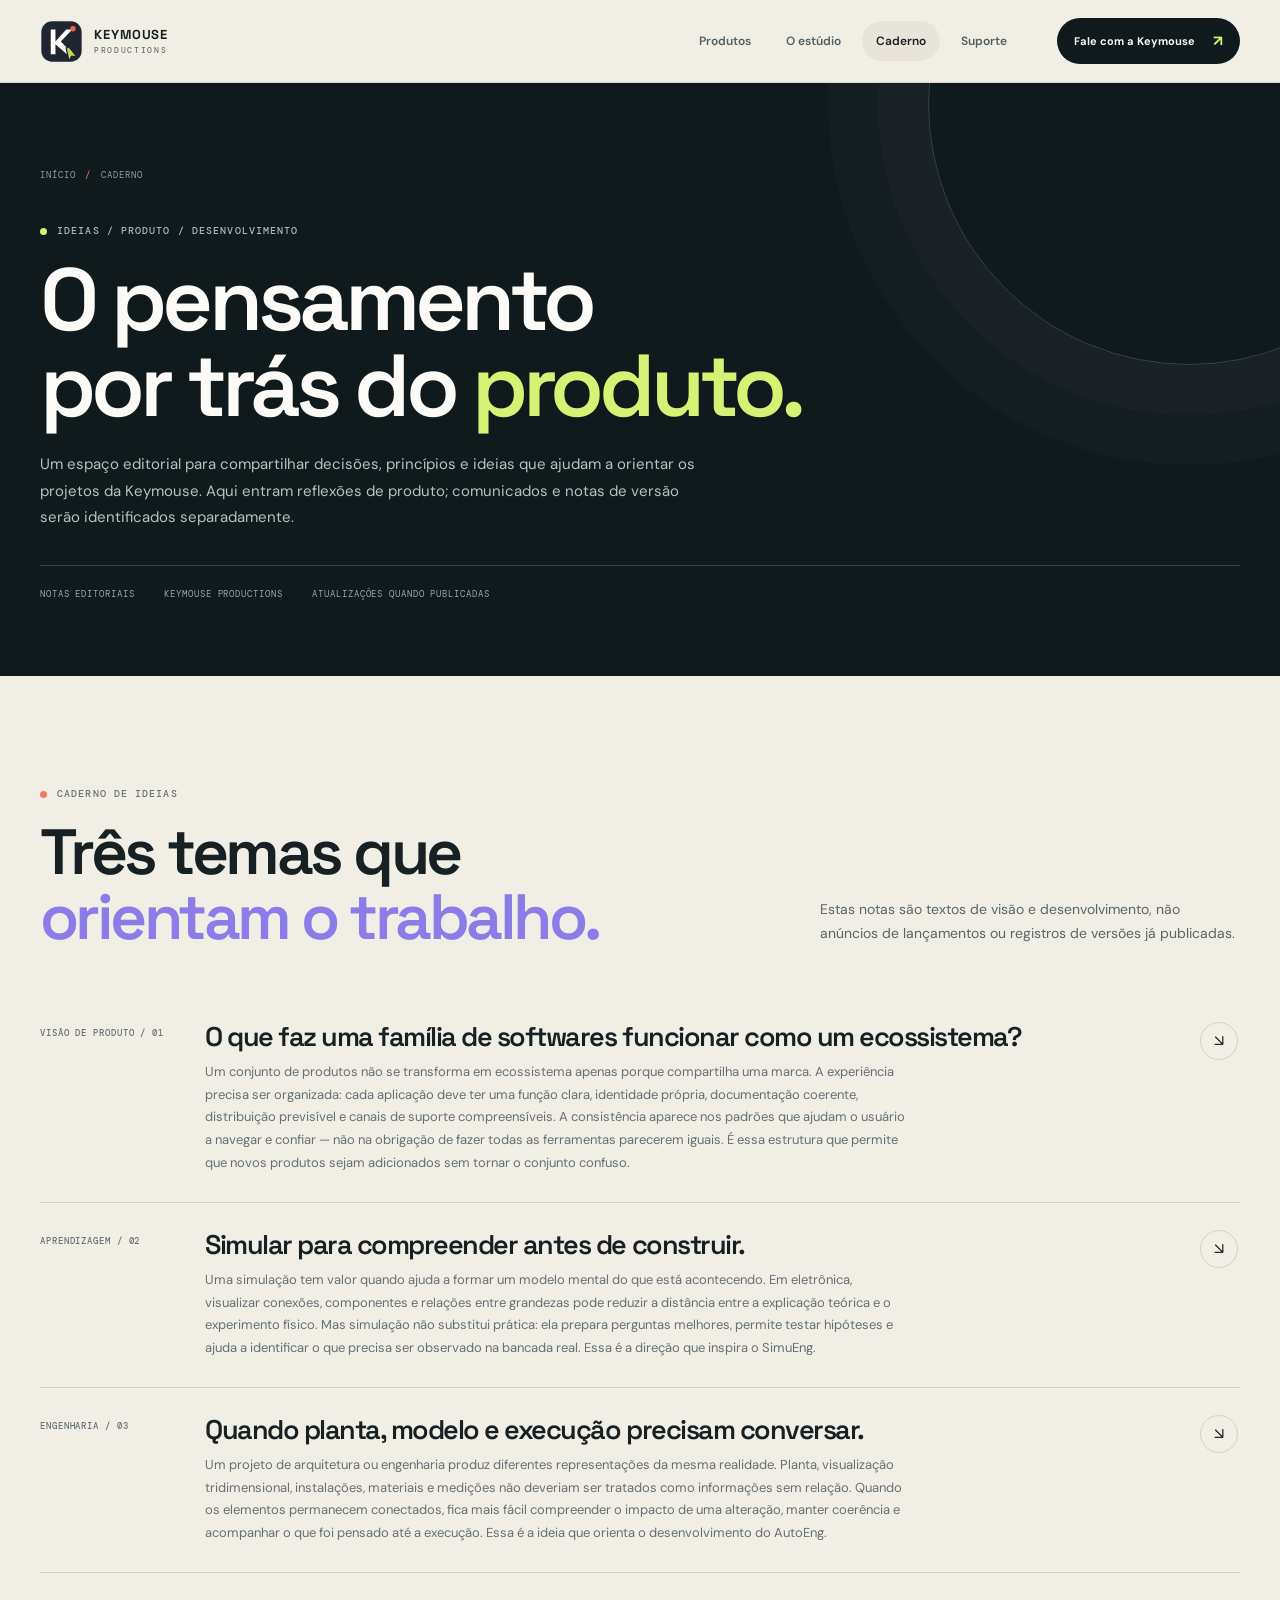
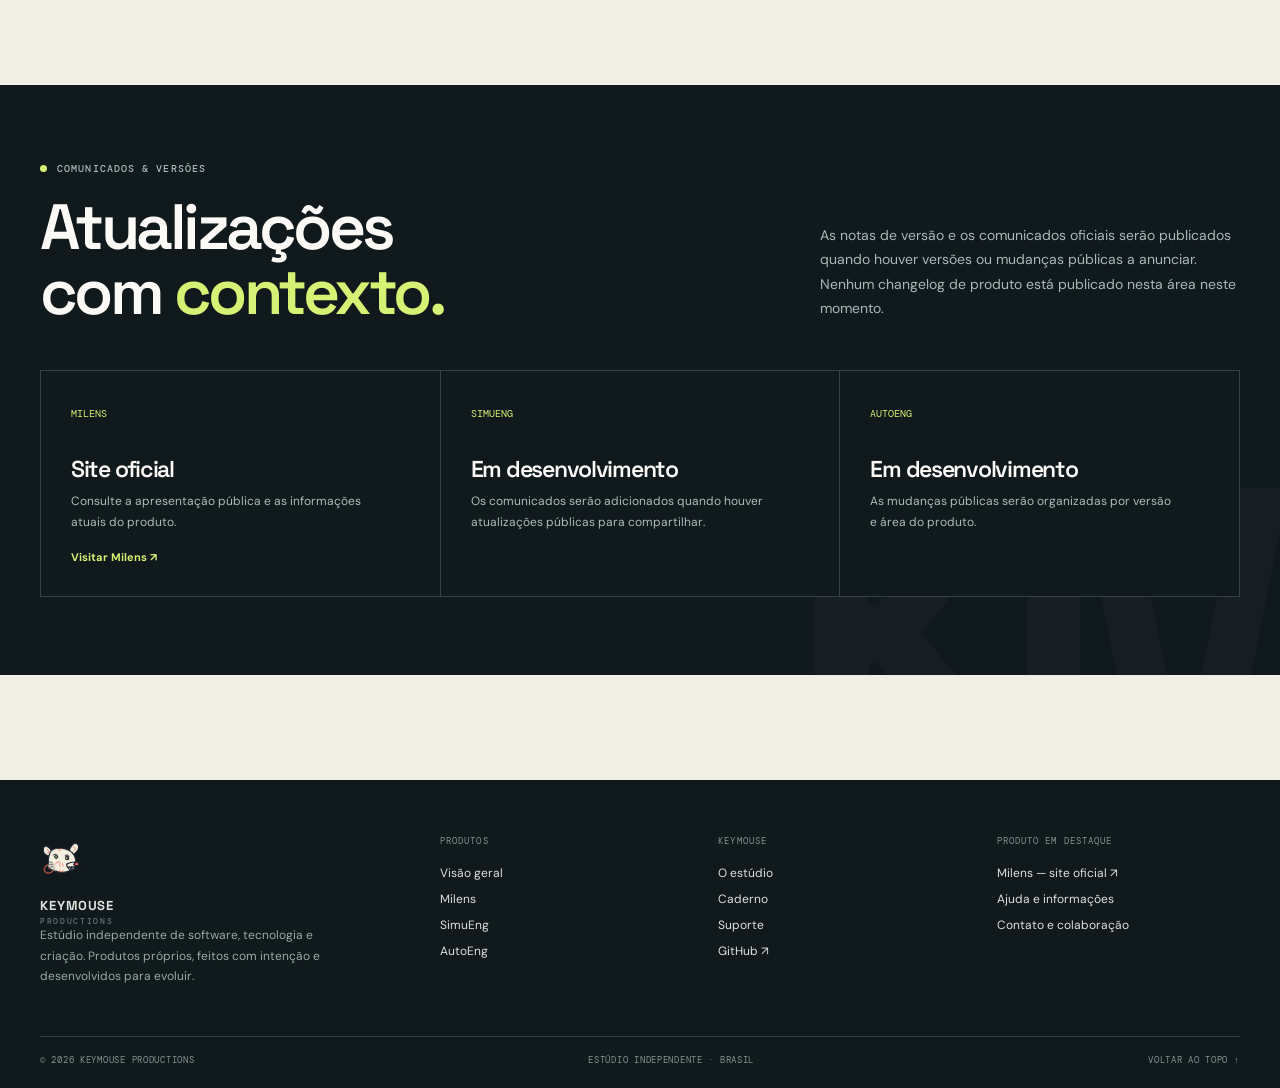
==== journal/index.html @ 6108c997 "Add Keymouse editorial journal" ====
<!doctype html><html lang="pt-BR"><head><meta charset="utf-8"><meta name="viewport" content="width=device-width, initial-scale=1"><meta name="theme-color" content="#10191c"><meta name="description" content="Reflexões e notas editoriais da Keymouse Productions sobre arquitetura de produtos, desenvolvimento de software, simulação e engenharia."><meta property="og:type" content="website"><meta property="og:site_name" content="Keymouse Productions"><meta property="og:title" content="Caderno — Keymouse Productions"><meta property="og:description" content="Reflexões e notas editoriais da Keymouse Productions sobre arquitetura de produtos, desenvolvimento de software, simulação e engenharia."><link rel="icon" href="/assets/mark.svg" type="image/svg+xml"><link rel="stylesheet" href="/assets/site.css?v=2"><script src="/assets/site.js?v=2" defer></script><title>Caderno — Keymouse Productions</title></head><body id="top"><header class="site-header"><div class="header-inner"><a class="brand" href="/" aria-label="Keymouse Productions — início"><img src="/assets/mark.svg" alt=""><span class="brand-word">KEYMOUSE<small>PRODUCTIONS</small></span></a><button class="menu-toggle" type="button" data-menu-toggle aria-expanded="false" aria-label="Abrir navegação"><i></i></button><nav class="main-nav" data-main-nav aria-label="Navegação principal"><a href="/products/">Produtos</a><a href="/studio/">O estúdio</a><a href="/journal/">Caderno</a><a href="/support/">Suporte</a></nav><a class="header-cta" href="/studio/#contact">Fale com a Keymouse <span>↗</span></a></div></header><main>
<section class="page-hero"><div class="page-hero-inner"><div class="breadcrumbs"><a href="/">INÍCIO</a><span>/</span> CADERNO</div><p class="eyebrow light">IDEIAS / PRODUTO / DESENVOLVIMENTO</p><h1>O pensamento<br>por trás do <em>produto.</em></h1><p class="lead">Um espaço editorial para compartilhar decisões, princípios e ideias que ajudam a orientar os projetos da Keymouse. Aqui entram reflexões de produto; comunicados e notas de versão serão identificados separadamente.</p><div class="page-hero-meta"><span>NOTAS EDITORIAIS</span><span>KEYMOUSE PRODUCTIONS</span><span>ATUALIZAÇÕES QUANDO PUBLICADAS</span></div></div></section>
<section class="section"><div class="wrap"><div class="section-head"><div><p class="eyebrow">CADERNO DE IDEIAS</p><h2>Três temas que<br><em>orientam o trabalho.</em></h2></div><p class="lead">Estas notas são textos de visão e desenvolvimento, não anúncios de lançamentos ou registros de versões já publicadas.</p></div>
<article class="journal-entry" id="ecosystem"><span class="micro">VISÃO DE PRODUTO / 01</span><div><h3>O que faz uma família de softwares funcionar como um ecossistema?</h3><p>Um conjunto de produtos não se transforma em ecossistema apenas porque compartilha uma marca. A experiência precisa ser organizada: cada aplicação deve ter uma função clara, identidade própria, documentação coerente, distribuição previsível e canais de suporte compreensíveis. A consistência aparece nos padrões que ajudam o usuário a navegar e confiar — não na obrigação de fazer todas as ferramentas parecerem iguais. É essa estrutura que permite que novos produtos sejam adicionados sem tornar o conjunto confuso.</p></div><span class="entry-arrow">↘</span></article>
<article class="journal-entry" id="simulation"><span class="micro">APRENDIZAGEM / 02</span><div><h3>Simular para compreender antes de construir.</h3><p>Uma simulação tem valor quando ajuda a formar um modelo mental do que está acontecendo. Em eletrônica, visualizar conexões, componentes e relações entre grandezas pode reduzir a distância entre a explicação teórica e o experimento físico. Mas simulação não substitui prática: ela prepara perguntas melhores, permite testar hipóteses e ajuda a identificar o que precisa ser observado na bancada real. Essa é a direção que inspira o SimuEng.</p></div><span class="entry-arrow">↘</span></article>
<article class="journal-entry" id="connected-project"><span class="micro">ENGENHARIA / 03</span><div><h3>Quando planta, modelo e execução precisam conversar.</h3><p>Um projeto de arquitetura ou engenharia produz diferentes representações da mesma realidade. Planta, visualização tridimensional, instalações, materiais e medições não deveriam ser tratados como informações sem relação. Quando os elementos permanecem conectados, fica mais fácil compreender o impacto de uma alteração, manter coerência e acompanhar o que foi pensado até a execução. Essa é a ideia que orienta o desenvolvimento do AutoEng.</p></div><span class="entry-arrow">↘</span></article></div></section>
<section class="section compact ecosystem"><div class="wrap"><div class="section-head"><div><p class="eyebrow light">COMUNICADOS & VERSÕES</p><h2>Atualizações<br>com <em>contexto.</em></h2></div><p class="lead">As notas de versão e os comunicados oficiais serão publicados quando houver versões ou mudanças públicas a anunciar. Nenhum changelog de produto está publicado nesta área neste momento.</p></div><div class="principle-grid"><article class="principle"><span class="principle-n">MILENS</span><h3>Site oficial</h3><p>Consulte a apresentação pública e as informações atuais do produto.</p><a href="https://milens.com.br/" target="_blank" rel="noopener noreferrer" style="display:inline-block;margin-top:18px;color:var(--lime);font-size:11px;font-weight:700">Visitar Milens ↗</a></article><article class="principle"><span class="principle-n">SIMUENG</span><h3>Em desenvolvimento</h3><p>Os comunicados serão adicionados quando houver atualizações públicas para compartilhar.</p></article><article class="principle"><span class="principle-n">AUTOENG</span><h3>Em desenvolvimento</h3><p>As mudanças públicas serão organizadas por versão e área do produto.</p></article></div></div></section></main><footer class="site-footer"><div class="footer-main"><div class="footer-about"><img src="/assets/keymouse-mascot.svg" alt="Mascote da Keymouse"><div class="brand-word">KEYMOUSE<small>PRODUCTIONS</small></div><p>Estúdio independente de software, tecnologia e criação. Produtos próprios, feitos com intenção e desenvolvidos para evoluir.</p></div><div class="footer-col"><strong>PRODUTOS</strong><a href="/products/">Visão geral</a><a href="/products/milens/">Milens</a><a href="/products/simueng/">SimuEng</a><a href="/products/autoeng/">AutoEng</a></div><div class="footer-col"><strong>KEYMOUSE</strong><a href="/studio/">O estúdio</a><a href="/journal/">Caderno</a><a href="/support/">Suporte</a><a href="https://github.com/JoaoManoP" target="_blank" rel="noopener noreferrer">GitHub ↗</a></div><div class="footer-col"><strong>PRODUTO EM DESTAQUE</strong><a href="https://milens.com.br/" target="_blank" rel="noopener noreferrer">Milens — site oficial ↗</a><a href="/support/">Ajuda e informações</a><a href="/studio/#contact">Contato e colaboração</a></div></div><div class="footer-bottom"><span>© 2026 KEYMOUSE PRODUCTIONS</span><span>ESTÚDIO INDEPENDENTE · BRASIL</span><a href="#top">VOLTAR AO TOPO ↑</a></div></footer></body></html>
---- assets/site.css ----
@import url('https://fonts.googleapis.com/css2?family=DM+Mono:wght@400;500&family=DM+Sans:wght@400;500;600;700&family=Space+Grotesk:wght@400;500;600;700&display=swap');
:root{--paper:#f1eee6;--paper-2:#e8e4da;--ink:#172124;--muted:#687477;--line:#d4d0c6;--dark:#10191c;--dark-2:#1c292d;--lime:#d5f274;--coral:#ef7963;--violet:#8c7ce7;--blue:#82b8d2;--mint:#9bd1b9;--yellow:#e9c96c;--white:#fbfaf6;--page:min(1240px,calc(100% - 80px));--radius:22px}
*{box-sizing:border-box}html{scroll-behavior:smooth;scroll-padding-top:100px}body{margin:0;background:var(--paper);color:var(--ink);font-family:'DM Sans',sans-serif;-webkit-font-smoothing:antialiased}body.menu-open{overflow:hidden}a{color:inherit;text-decoration:none}button{font:inherit}img{max-width:100%;display:block}::selection{background:var(--lime);color:var(--ink)}
.site-header{position:sticky;top:0;z-index:100;background:rgba(241,238,230,.94);backdrop-filter:blur(18px);border-bottom:1px solid rgba(23,33,36,.1)}.header-inner{width:var(--page);height:82px;margin:auto;display:flex;align-items:center;gap:36px}.brand{display:flex;align-items:center;gap:11px;flex-shrink:0}.brand img{width:43px;height:43px}.brand-word{font:700 13px/1 'Space Grotesk',sans-serif;letter-spacing:.07em}.brand-word small{display:block;margin-top:5px;font:500 8px/1 'DM Mono',monospace;letter-spacing:.21em;color:var(--muted)}.main-nav{display:flex;align-items:center;gap:7px;margin-left:auto}.main-nav a{padding:12px 14px;border-radius:999px;font-size:12px;font-weight:600;color:#526064;transition:.2s}.main-nav a:hover,.main-nav a[aria-current=page]{background:var(--paper-2);color:var(--ink)}.header-cta{display:flex;align-items:center;gap:18px;padding:13px 17px;background:var(--dark);color:var(--white);border-radius:999px;font-size:11px;font-weight:700}.header-cta span{color:var(--lime);font-size:15px}.menu-toggle{display:none;border:1px solid var(--line);background:transparent;border-radius:50%;width:42px;height:42px;align-items:center;justify-content:center;cursor:pointer}.menu-toggle i,.menu-toggle i:after{display:block;width:17px;height:1.5px;background:var(--ink);position:relative}.menu-toggle i:after{content:'';position:absolute;top:6px}
.wrap{width:var(--page);margin:0 auto}.eyebrow{display:flex;align-items:center;gap:10px;margin:0 0 20px;font:500 10px/1.2 'DM Mono',monospace;letter-spacing:.11em;text-transform:uppercase;color:var(--muted)}.eyebrow:before{content:'';width:7px;height:7px;border-radius:50%;background:var(--coral)}.eyebrow.light{color:#aab7b8}.eyebrow.light:before{background:var(--lime)}.eyebrow span{color:var(--coral)}h1,h2,h3,h4,p{margin-top:0}h1,h2,h3{font-family:'Space Grotesk',sans-serif;letter-spacing:-.055em}h1{font-size:clamp(54px,7.2vw,98px);line-height:.98;font-weight:600}h2{font-size:clamp(38px,5vw,64px);line-height:1.02;font-weight:600}h3{font-size:27px;line-height:1.08;font-weight:600}h1 em,h2 em{font-style:normal;color:var(--violet)}.lead{font-size:17px;line-height:1.75;color:#59676a;max-width:610px}.muted{color:var(--muted)}.micro{font:500 9px 'DM Mono',monospace;letter-spacing:.1em;text-transform:uppercase;color:var(--muted)}
.button{display:inline-flex;align-items:center;justify-content:center;gap:23px;min-height:52px;padding:0 21px;border-radius:999px;font-size:12px;font-weight:700;transition:transform .2s,background .2s}.button:hover{transform:translateY(-2px)}.button.dark{background:var(--dark);color:var(--white)}.button.dark b{color:var(--lime);font-size:17px}.button.lime{background:var(--lime);color:var(--dark)}.button.outline{border:1px solid var(--line);color:var(--ink)}.button.outline b{font-size:16px}
.home-hero{background:var(--dark);color:var(--white);min-height:650px;overflow:hidden;position:relative}.home-hero:before{content:'';position:absolute;inset:0;background-image:linear-gradient(rgba(255,255,255,.035) 1px,transparent 1px),linear-gradient(90deg,rgba(255,255,255,.035) 1px,transparent 1px);background-size:54px 54px;mask-image:linear-gradient(90deg,transparent,black 55%)}.hero-inner{width:var(--page);margin:auto;min-height:650px;display:grid;grid-template-columns:1fr 1fr;align-items:center;gap:5%;position:relative;z-index:1;padding:80px 0}.hero-copy{max-width:650px}.home-hero h1{margin:0 0 25px;max-width:740px}.home-hero h1 em{color:var(--lime)}.home-hero .lead{color:#b4c0c0;font-size:16px;max-width:500px}.hero-actions{display:flex;gap:12px;flex-wrap:wrap;margin-top:30px}.hero-actions .button.outline{color:#eef1e8;border-color:#526063}.hero-art{min-height:430px;position:relative;display:flex;align-items:center;justify-content:center}.art-grid{position:absolute;width:390px;height:390px;border:1px solid #314044;border-radius:50%;box-shadow:0 0 0 35px rgba(255,255,255,.018),0 0 0 75px rgba(255,255,255,.015)}.art-screen{position:relative;width:min(100%,520px);padding:11px;background:#263438;border:1px solid #536164;border-radius:17px;box-shadow:0 30px 70px rgba(0,0,0,.32);transform:rotate(-4deg)}.art-screen-top{height:25px;display:flex;justify-content:space-between;align-items:flex-start;padding:0 5px;color:#aebbbb;font:8px 'DM Mono',monospace;letter-spacing:.1em}.art-screen img{width:100%;aspect-ratio:1.52;object-fit:cover;border-radius:8px;background:#141c1f}.art-screen-foot{display:flex;justify-content:space-between;padding:12px 4px 2px;font:9px 'DM Mono',monospace;color:#dce4d8}.art-screen-foot b{color:var(--lime);font-weight:500}.hero-mascot{position:absolute;width:146px;height:146px;right:-4px;bottom:5px;background:var(--lime);border:7px solid var(--dark);border-radius:50%;display:grid;place-items:center;transform:rotate(9deg)}.hero-mascot img{width:130px;height:115px;object-fit:contain}.art-label{position:absolute;left:-2px;bottom:35px;transform:rotate(-7deg);background:var(--coral);color:var(--dark);padding:11px 14px;font:700 10px 'DM Mono',monospace;letter-spacing:.1em}.hero-index{position:absolute;right:0;top:10px;color:#91a0a0;font:9px 'DM Mono',monospace;writing-mode:vertical-rl;letter-spacing:.16em}
.signal-strip{background:var(--lime);padding:22px 0}.signal-inner{width:var(--page);margin:auto;display:flex;align-items:center;justify-content:space-between;gap:30px}.signal-inner p{margin:0;max-width:850px;font:500 clamp(15px,1.9vw,23px)/1.35 'Space Grotesk',sans-serif;letter-spacing:-.03em}.signal-inner p strong{font-weight:700}.signal-code{font:500 9px 'DM Mono',monospace;letter-spacing:.12em;white-space:nowrap}
.section{padding:112px 0}.section.compact{padding:78px 0}.section-head{display:flex;justify-content:space-between;align-items:end;gap:40px;margin-bottom:44px}.section-head h2{margin:0}.section-head .lead{max-width:420px;font-size:14px;margin:0 0 5px}.section-index{font:500 10px 'DM Mono',monospace;color:var(--muted);letter-spacing:.1em}
.product-grid{display:grid;grid-template-columns:1.22fr 1fr 1fr;gap:17px}.product-card{background:var(--white);border:1px solid #e1ddd3;border-radius:18px;overflow:hidden;display:flex;flex-direction:column;min-width:0;transition:transform .25s,box-shadow .25s}.product-card:hover{transform:translateY(-5px);box-shadow:0 18px 42px rgba(20,32,34,.09)}.product-card.featured{background:#e4e5dc}.product-card-media{height:245px;position:relative;overflow:hidden;background:#202c30}.product-card.featured .product-card-media{height:280px}.product-card-media img{width:100%;height:100%;object-fit:cover;transition:transform .5s}.product-card:hover .product-card-media img{transform:scale(1.035)}.product-card-media .media-label{position:absolute;left:17px;top:16px;background:rgba(14,23,25,.82);color:#fff;padding:8px 10px;border-radius:4px;font:8px 'DM Mono',monospace;letter-spacing:.1em}.product-card-media .media-number{position:absolute;right:18px;bottom:12px;color:rgba(255,255,255,.75);font:500 72px/.8 'Space Grotesk',sans-serif;letter-spacing:-.09em}.media-simu{background:linear-gradient(135deg,#263c43,#17262b)}.media-simu:before,.media-simu:after{content:'';position:absolute;border:1px solid rgba(210,242,116,.5);width:220px;height:220px;border-radius:50%;left:50%;top:50%;transform:translate(-50%,-50%)}.media-simu:after{width:145px;height:145px;border-color:rgba(130,184,210,.7)}.media-auto{background:linear-gradient(135deg,#263d43,#647b76)}.product-card-body{padding:24px;display:flex;flex-direction:column;flex:1}.product-card-top{display:flex;justify-content:space-between;gap:10px;font:8px 'DM Mono',monospace;letter-spacing:.1em;text-transform:uppercase;color:var(--muted)}.status{display:inline-flex;align-items:center;gap:6px;white-space:nowrap}.status:before{content:'';width:6px;height:6px;border-radius:50%;background:var(--coral)}.status.live:before{background:#62a98d}.status.dev:before{background:#c6a348}.product-card h3{font-size:34px;margin:18px 0 8px}.product-card p{font-size:13px;line-height:1.7;color:#647174;margin:0 0 19px}.tag-list{display:flex;flex-wrap:wrap;gap:6px;margin:auto 0 22px}.tag-list span{border:1px solid #dcd9d0;border-radius:999px;padding:6px 9px;font:8px 'DM Mono',monospace;color:#5e696b}.card-link{display:flex;justify-content:space-between;align-items:center;padding-top:15px;border-top:1px solid #ddd9cf;font-size:11px;font-weight:700}.card-link b{font-size:17px;color:#7d8c59}
.ecosystem{background:var(--dark);color:var(--white);position:relative;overflow:hidden}.ecosystem:after{content:'KM';position:absolute;right:-3vw;bottom:-130px;font:700 420px/.8 'Space Grotesk',sans-serif;letter-spacing:-.12em;color:rgba(255,255,255,.025)}.ecosystem .section-head{position:relative;z-index:1}.ecosystem .section-head .lead{color:#aab7b8}.ecosystem h2 em{color:var(--lime)}.principle-grid{display:grid;grid-template-columns:repeat(3,1fr);gap:1px;background:#344247;border:1px solid #344247;position:relative;z-index:1}.principle{background:var(--dark);padding:30px;min-height:220px}.principle .principle-n{font:10px 'DM Mono',monospace;color:var(--lime)}.principle h3{margin:35px 0 10px;font-size:23px}.principle p{font-size:12px;line-height:1.7;color:#aebabb;max-width:310px;margin:0}
.feature-band{display:grid;grid-template-columns:.85fr 1.15fr;gap:55px;align-items:center}.feature-copy h2{margin:0 0 20px}.feature-copy p{font-size:14px;line-height:1.8;color:#647174;max-width:480px}.feature-points{display:grid;grid-template-columns:1fr 1fr;gap:12px;margin:27px 0}.feature-points div{border-top:1px solid var(--line);padding-top:12px;font:10px 'DM Mono',monospace;color:#465456}.feature-points b{display:block;font:600 17px 'Space Grotesk',sans-serif;margin-bottom:5px}.feature-media{position:relative;background:#d9d9cf;padding:20px;border-radius:20px}.feature-media img{width:100%;border-radius:10px;box-shadow:0 15px 35px #17212425}.feature-media .floating-label{position:absolute;left:-20px;bottom:35px;background:var(--lime);padding:14px 17px;font:9px 'DM Mono',monospace;letter-spacing:.1em;box-shadow:0 8px 25px #1721241c}
.studio-teaser{background:#e4e0d6;display:grid;grid-template-columns:1fr .8fr;gap:60px;align-items:center;padding:55px;border-radius:24px;position:relative;overflow:hidden}.studio-teaser h2{margin:0 0 17px}.studio-teaser p{color:#59676a;font-size:14px;line-height:1.8;max-width:550px}.studio-teaser-art{min-height:260px;display:grid;place-items:center;position:relative}.studio-teaser-art:before{content:'';width:250px;height:250px;border:1px solid #b8b6a9;border-radius:50%;position:absolute;box-shadow:0 0 0 25px #d8d5c9,0 0 0 26px #bbb9ae}.studio-teaser-art img{width:260px;height:230px;object-fit:contain;z-index:1}.studio-teaser-art span{position:absolute;right:0;bottom:14px;font:9px 'DM Mono',monospace;color:#7b8582}
.journal-grid{display:grid;grid-template-columns:repeat(3,1fr);gap:16px}.journal-card{padding:25px;border:1px solid var(--line);border-radius:16px;min-height:235px;display:flex;flex-direction:column;transition:.2s}.journal-card:hover{background:var(--white);transform:translateY(-3px)}.journal-card .journal-type{font:9px 'DM Mono',monospace;letter-spacing:.1em;color:var(--muted)}.journal-card h3{font-size:24px;margin:34px 0 12px}.journal-card p{font-size:12px;line-height:1.7;color:#677477}.journal-card a{margin-top:auto;font-size:11px;font-weight:700}.journal-card a b{color:#869a56;font-size:16px;margin-left:7px}
.contact-panel{background:var(--coral);padding:54px 60px;border-radius:22px;display:flex;justify-content:space-between;align-items:center;gap:35px}.contact-panel h2{font-size:clamp(36px,4.5vw,57px);margin:0}.contact-panel h2 em{color:var(--dark)}.contact-panel p{margin:0 0 12px;font:10px 'DM Mono',monospace;letter-spacing:.1em}.contact-panel .button{background:var(--dark);color:#fff;flex-shrink:0}.contact-panel .button b{color:var(--lime)}
.site-footer{background:var(--dark);color:#dce3dc;margin-top:105px}.footer-main{width:var(--page);margin:auto;padding:55px 0 38px;display:grid;grid-template-columns:1.5fr 1fr 1fr 1fr;gap:35px}.footer-about img{width:46px;height:46px;margin-bottom:18px}.footer-about p{max-width:280px;color:#9aa8a7;font-size:12px;line-height:1.7}.footer-col strong{display:block;color:#849292;font:9px 'DM Mono',monospace;letter-spacing:.12em;margin-bottom:18px}.footer-col a{display:block;font-size:12px;color:#dce3dc;margin:10px 0}.footer-col a:hover{color:var(--lime)}.footer-bottom{width:var(--page);margin:auto;border-top:1px solid #314044;padding:17px 0 22px;display:flex;justify-content:space-between;gap:20px;color:#849292;font:9px 'DM Mono',monospace;letter-spacing:.08em}
.page-hero{padding:86px 0 76px;background:var(--dark);color:var(--white);position:relative;overflow:hidden}.page-hero:after{content:'';position:absolute;width:520px;height:520px;border:1px solid #344448;border-radius:50%;right:-170px;top:-240px;box-shadow:0 0 0 50px #ffffff05,0 0 0 100px #ffffff04}.page-hero-inner{width:var(--page);margin:auto;position:relative;z-index:1}.breadcrumbs{display:flex;gap:10px;align-items:center;margin-bottom:44px;font:9px 'DM Mono',monospace;letter-spacing:.1em;color:#8f9d9e;text-transform:uppercase}.breadcrumbs a:hover{color:var(--lime)}.breadcrumbs span{color:var(--coral)}.page-hero h1{max-width:900px;font-size:clamp(50px,7vw,88px);margin:0 0 22px}.page-hero h1 em{color:var(--lime)}.page-hero .lead{color:#b7c2c0;max-width:670px;font-size:15px}.page-hero-meta{display:flex;gap:30px;flex-wrap:wrap;margin-top:35px;padding-top:22px;border-top:1px solid #354448;font:9px 'DM Mono',monospace;color:#9ba9a8;letter-spacing:.1em}
.catalog-tools{display:flex;align-items:center;justify-content:space-between;gap:20px;margin-bottom:25px}.catalog-filters{display:flex;gap:7px;flex-wrap:wrap}.filter-button{border:1px solid var(--line);border-radius:999px;background:transparent;padding:10px 15px;font-size:10px;color:#546164;cursor:pointer}.filter-button[aria-pressed=true]{background:var(--dark);border-color:var(--dark);color:#fff}.catalog-grid{display:grid;grid-template-columns:repeat(2,minmax(0,1fr));gap:18px}.catalog-grid .product-card-media{height:300px}.catalog-grid .product-card-body{padding:28px}.catalog-grid .product-card h3{font-size:39px}.catalog-grid .product-card p{max-width:540px;font-size:14px}.catalog-empty{padding:30px;border:1px dashed var(--line);border-radius:14px;color:var(--muted);font-size:13px}
.product-hero{padding:72px 0 80px;overflow:hidden}.product-hero-inner{width:var(--page);margin:auto;display:grid;grid-template-columns:.95fr 1.05fr;align-items:center;gap:55px}.product-hero h1{font-size:clamp(54px,7vw,90px);margin:0 0 20px}.product-hero .lead{font-size:15px}.product-kicker{font:10px 'DM Mono',monospace;letter-spacing:.13em;text-transform:uppercase;color:var(--muted);margin-bottom:20px}.product-hero-art{position:relative;min-height:390px;display:flex;align-items:center;justify-content:center}.product-hero-art img{width:100%;max-height:390px;object-fit:contain;border-radius:13px;box-shadow:0 22px 50px #17212427;z-index:1}.product-hero-art:before{content:'';position:absolute;width:350px;height:350px;border-radius:50%;background:var(--lime);opacity:.7;right:5%;top:0}.theme-milens .product-hero-art:before{background:#c6b8f0}.theme-simueng .product-hero-art:before{background:#a4cdd4}.theme-autoeng .product-hero-art:before{background:#b3d3c4}.product-hero-art .art-caption{position:absolute;bottom:-18px;left:12%;z-index:2;background:var(--dark);color:#fff;padding:13px 16px;font:9px 'DM Mono',monospace;letter-spacing:.1em}
.product-subnav{border-top:1px solid var(--line);border-bottom:1px solid var(--line);background:#ebe8df}.product-subnav-inner{width:var(--page);margin:auto;display:flex;gap:28px;overflow:auto;padding:15px 0}.product-subnav a{font:9px 'DM Mono',monospace;color:#596669;text-transform:uppercase;letter-spacing:.08em;white-space:nowrap}.product-subnav a:hover{color:var(--ink)}
.feature-list{display:grid;grid-template-columns:repeat(3,1fr);gap:15px}.feature-card{padding:24px;border-top:2px solid var(--ink);background:#e9e6dd;min-height:205px}.feature-card .feature-no{font:9px 'DM Mono',monospace;color:#869196}.feature-card h3{font-size:22px;margin:29px 0 9px}.feature-card p{font-size:12px;line-height:1.7;color:#657174;margin:0}
.product-showcase{display:grid;grid-template-columns:1fr 1fr;gap:18px}.showcase-item{background:#e5e1d8;padding:14px;border-radius:15px}.showcase-item img{width:100%;aspect-ratio:1.6;object-fit:cover;border-radius:8px}.showcase-item strong{display:block;margin:15px 4px 5px;font:600 15px 'Space Grotesk',sans-serif}.showcase-item span{display:block;margin:0 4px 3px;font:9px 'DM Mono',monospace;color:var(--muted);letter-spacing:.08em}
.product-note{background:var(--dark);color:#fff;border-radius:18px;padding:35px;display:grid;grid-template-columns:1fr 1.1fr;gap:40px}.product-note h2{font-size:36px;margin:0}.product-note h2 em{color:var(--lime)}.product-note p{font-size:13px;line-height:1.8;color:#aebaba;margin:0}
.status-panel{border:1px solid var(--line);border-radius:16px;padding:24px;display:flex;align-items:center;justify-content:space-between;gap:25px;background:#f5f2eb}.status-panel h3{margin:0 0 8px;font-size:22px}.status-panel p{margin:0;color:#687477;font-size:12px;line-height:1.65}.status-pill{background:#e8e2cf;color:#796326;padding:9px 12px;border-radius:999px;font:9px 'DM Mono',monospace;white-space:nowrap}
.studio-hero{background:var(--dark);color:#fff;padding:80px 0}.studio-hero-inner{width:var(--page);margin:auto;display:grid;grid-template-columns:1.1fr .9fr;gap:70px;align-items:center}.studio-hero h1{font-size:clamp(54px,7vw,88px);margin:0 0 23px}.studio-hero h1 em{color:var(--lime)}.studio-hero p{color:#b0bebd;font-size:15px;line-height:1.8;max-width:610px}.studio-hero-art{min-height:350px;display:grid;place-items:center;position:relative}.studio-hero-art:before{content:'';width:290px;height:290px;border:1px solid #49595b;border-radius:50%;box-shadow:0 0 0 35px #ffffff08,0 0 0 70px #ffffff04}.studio-hero-art img{position:absolute;width:310px;height:290px;object-fit:contain}.studio-hero-art span{position:absolute;right:0;bottom:10px;background:var(--lime);color:var(--dark);padding:12px;font:9px 'DM Mono',monospace;transform:rotate(-4deg)}
.capability-grid{display:grid;grid-template-columns:repeat(4,1fr);gap:12px}.capability{padding:23px;background:var(--white);border:1px solid #e0dcd2;border-radius:13px;min-height:170px}.capability b{font:500 10px 'DM Mono',monospace;color:#82905b}.capability h3{font-size:20px;margin:31px 0 8px}.capability p{font-size:11px;color:#697679;line-height:1.65;margin:0}
.timeline{display:grid;grid-template-columns:repeat(4,1fr);border-top:1px solid var(--line)}.timeline-step{padding:23px 18px 10px 0;position:relative}.timeline-step:before{content:'';position:absolute;top:-5px;left:0;width:9px;height:9px;border-radius:50%;background:var(--coral);border:2px solid var(--paper)}.timeline-step .micro{display:block;margin:10px 0 20px}.timeline-step h3{font-size:23px;margin:0 0 10px}.timeline-step p{font-size:11px;line-height:1.7;color:#697679;max-width:230px}
.journal-list{display:grid;grid-template-columns:1fr;gap:13px}.journal-entry{display:grid;grid-template-columns:140px 1fr 40px;gap:25px;align-items:start;padding:27px 0;border-bottom:1px solid var(--line)}.journal-entry .micro{padding-top:5px}.journal-entry h3{font-size:27px;margin:0 0 10px}.journal-entry p{font-size:13px;line-height:1.75;color:#657174;max-width:700px;margin:0}.journal-entry .entry-arrow{width:38px;height:38px;border:1px solid var(--line);border-radius:50%;display:grid;place-items:center;font-size:16px}
.support-grid{display:grid;grid-template-columns:repeat(3,1fr);gap:14px}.support-card{background:var(--white);border:1px solid #e1ddd3;border-radius:15px;padding:25px;min-height:230px;display:flex;flex-direction:column}.support-card .micro{margin-bottom:23px}.support-card h3{font-size:24px;margin-bottom:10px}.support-card p{font-size:12px;line-height:1.7;color:#687477}.support-card a{margin-top:auto;padding-top:15px;border-top:1px solid var(--line);font-size:11px;font-weight:700}.faq-list{max-width:900px}.faq-item{border-top:1px solid var(--line)}.faq-item:last-child{border-bottom:1px solid var(--line)}.faq-question{width:100%;display:flex;align-items:center;justify-content:space-between;gap:25px;padding:21px 0;border:0;background:none;text-align:left;font:600 17px 'Space Grotesk',sans-serif;cursor:pointer}.faq-question b{font:400 22px 'DM Sans',sans-serif;transition:transform .2s}.faq-question[aria-expanded=true] b{transform:rotate(45deg)}.faq-answer{display:none;padding:0 50px 22px 0;color:#667477;font-size:13px;line-height:1.75;max-width:780px}.faq-question[aria-expanded=true]+.faq-answer{display:block}
.not-found{min-height:60vh;display:grid;place-items:center;text-align:center;padding:60px 20px}.not-found h1{font-size:clamp(80px,15vw,150px);margin:0;color:var(--violet)}.not-found p{color:var(--muted);font-size:14px}
@media(max-width:950px){:root{--page:calc(100% - 48px)}.header-inner{gap:16px}.main-nav a{padding:10px 9px;font-size:11px}.header-cta{padding:12px 14px;font-size:10px}.hero-inner{grid-template-columns:1fr 1fr;gap:25px}.hero-art{min-height:360px}.art-grid{width:280px;height:280px}.product-grid{grid-template-columns:1fr 1fr}.product-card.featured{grid-column:span 2}.product-card.featured .product-card-media{height:330px}.feature-band{gap:30px}.capability-grid{grid-template-columns:repeat(2,1fr)}}
@media(max-width:700px){:root{--page:calc(100% - 34px)}html{scroll-padding-top:78px}.header-inner{height:70px;gap:10px}.brand img{width:38px;height:38px}.brand-word{font-size:11px}.brand-word small{font-size:7px}.menu-toggle{display:flex;margin-left:auto}.main-nav{display:none;position:fixed;top:70px;left:0;right:0;padding:14px 17px 22px;background:var(--paper);border-bottom:1px solid var(--line);box-shadow:0 15px 20px #17212410;flex-direction:column;align-items:stretch;gap:3px}.main-nav.is-open{display:flex}.main-nav a{padding:15px 13px;font-size:13px}.header-cta{display:none}.home-hero,.hero-inner{min-height:0}.hero-inner{grid-template-columns:1fr;padding:65px 0 58px;gap:10px}.home-hero h1{font-size:clamp(53px,13vw,76px)}.home-hero .lead{font-size:14px}.hero-art{min-height:300px;margin-top:18px}.art-grid{width:245px;height:245px}.art-screen{width:92%;padding:8px}.hero-mascot{width:100px;height:100px;border-width:5px;right:-3px}.hero-mascot img{width:90px;height:80px}.art-label{left:-3px;bottom:17px}.hero-index{top:0}.signal-inner{align-items:flex-start;flex-direction:column;gap:12px}.signal-inner p{font-size:17px}.section{padding:75px 0}.section.compact{padding:58px 0}.section-head{align-items:flex-start;flex-direction:column;gap:17px;margin-bottom:28px}.section-head h2{font-size:clamp(38px,10vw,52px)}.section-head .lead{font-size:12px}.product-grid,.catalog-grid{grid-template-columns:1fr}.product-card.featured{grid-column:auto}.product-card-media,.product-card.featured .product-card-media{height:245px}.product-card-body{padding:21px}.product-card h3{font-size:29px}.principle-grid{grid-template-columns:1fr}.principle{min-height:0;padding:22px}.principle h3{margin:22px 0 8px}.feature-band{grid-template-columns:1fr;gap:25px}.feature-copy h2{font-size:42px}.feature-points{gap:10px}.feature-media{padding:10px}.feature-media .floating-label{left:-6px;bottom:20px;font-size:8px}.studio-teaser{grid-template-columns:1fr;gap:10px;padding:29px 22px}.studio-teaser h2{font-size:42px}.studio-teaser-art{min-height:205px}.studio-teaser-art img{width:210px;height:190px}.studio-teaser-art:before{width:185px;height:185px}.journal-grid{grid-template-columns:1fr}.journal-card{min-height:190px}.journal-card h3{margin:24px 0 9px}.contact-panel{align-items:flex-start;flex-direction:column;padding:30px 23px}.contact-panel h2{font-size:40px}.footer-main{grid-template-columns:1fr 1fr;gap:30px;padding:39px 0 28px}.footer-about{grid-column:span 2}.footer-bottom{flex-direction:column;gap:8px;font-size:8px}.page-hero{padding:55px 0 50px}.breadcrumbs{margin-bottom:32px}.page-hero h1{font-size:clamp(48px,12vw,70px)}.page-hero .lead{font-size:13px}.page-hero-meta{gap:13px;font-size:8px}.catalog-tools{align-items:flex-start;flex-direction:column}.catalog-grid .product-card-media{height:245px}.catalog-grid .product-card-body{padding:21px}.product-hero{padding:54px 0}.product-hero-inner{grid-template-columns:1fr;gap:22px}.product-hero h1{font-size:clamp(53px,13vw,75px)}.product-hero .lead{font-size:13px}.product-hero-art{min-height:260px}.product-hero-art img{max-height:260px}.product-hero-art:before{width:240px;height:240px}.product-hero-art .art-caption{left:3%;bottom:-5px}.product-subnav-inner{gap:19px}.feature-list{grid-template-columns:1fr}.feature-card{min-height:0}.feature-card h3{margin:20px 0 8px}.product-showcase{grid-template-columns:1fr}.product-note{grid-template-columns:1fr;gap:15px;padding:25px}.product-note h2{font-size:30px}.status-panel{align-items:flex-start;flex-direction:column}.studio-hero{padding:58px 0}.studio-hero-inner{grid-template-columns:1fr;gap:15px}.studio-hero h1{font-size:clamp(53px,13vw,72px)}.studio-hero p{font-size:13px}.studio-hero-art{min-height:250px}.studio-hero-art:before{width:215px;height:215px}.studio-hero-art img{width:240px;height:230px}.capability-grid{grid-template-columns:1fr 1fr}.capability{padding:17px;min-height:155px}.capability h3{font-size:17px;margin:24px 0 7px}.timeline{grid-template-columns:1fr 1fr;row-gap:15px}.timeline-step{padding-right:14px}.journal-entry{grid-template-columns:1fr 35px;gap:12px;padding:23px 0}.journal-entry .micro{grid-column:1/-1}.journal-entry h3{font-size:23px}.journal-entry p{font-size:12px}.journal-entry .entry-arrow{grid-column:2;grid-row:2;align-self:center}.support-grid{grid-template-columns:1fr}.support-card{min-height:190px}.faq-question{font-size:14px}.faq-answer{font-size:12px;padding-right:18px}}
@media(max-width:390px){.capability-grid{grid-template-columns:1fr}.timeline{grid-template-columns:1fr}.hero-actions{align-items:stretch;flex-direction:column}.hero-actions .button{width:100%}}
@media(prefers-reduced-motion:reduce){*,*:before,*:after{scroll-behavior:auto!important;transition:none!important;animation:none!important}}
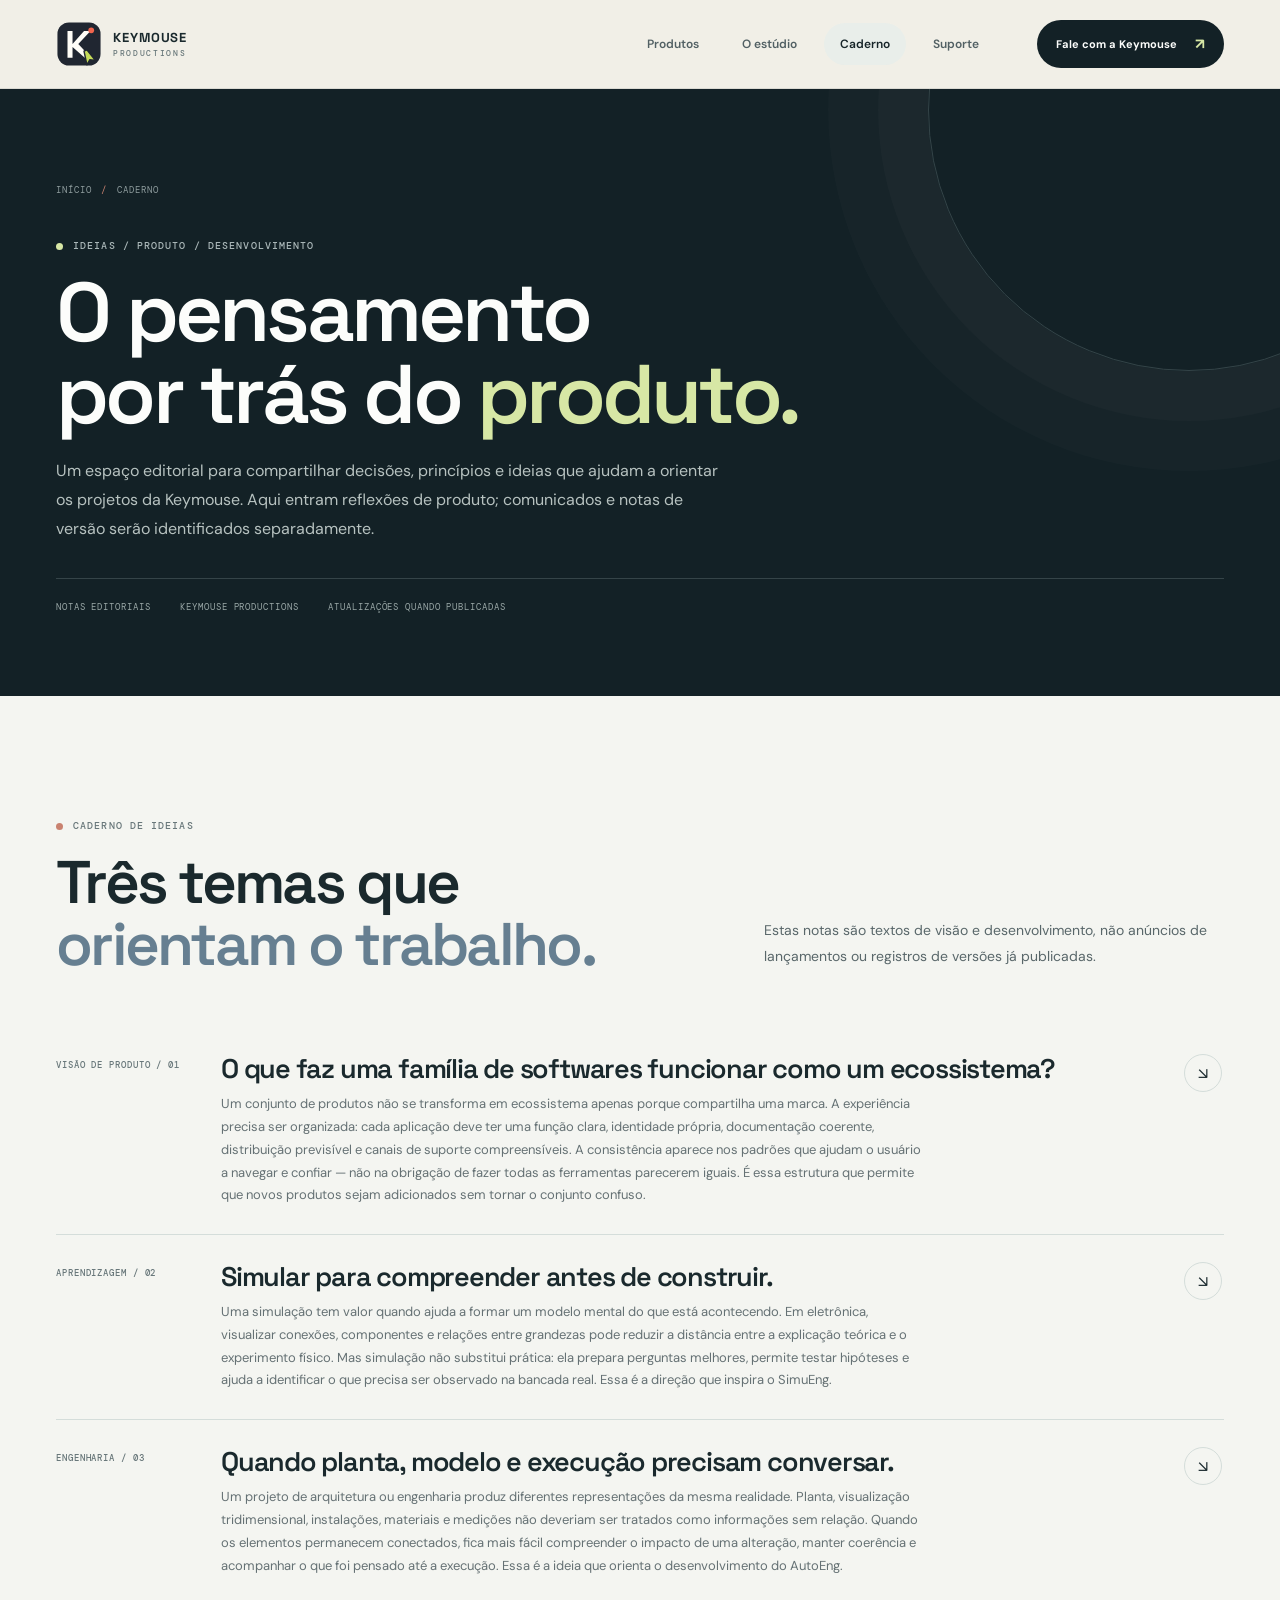
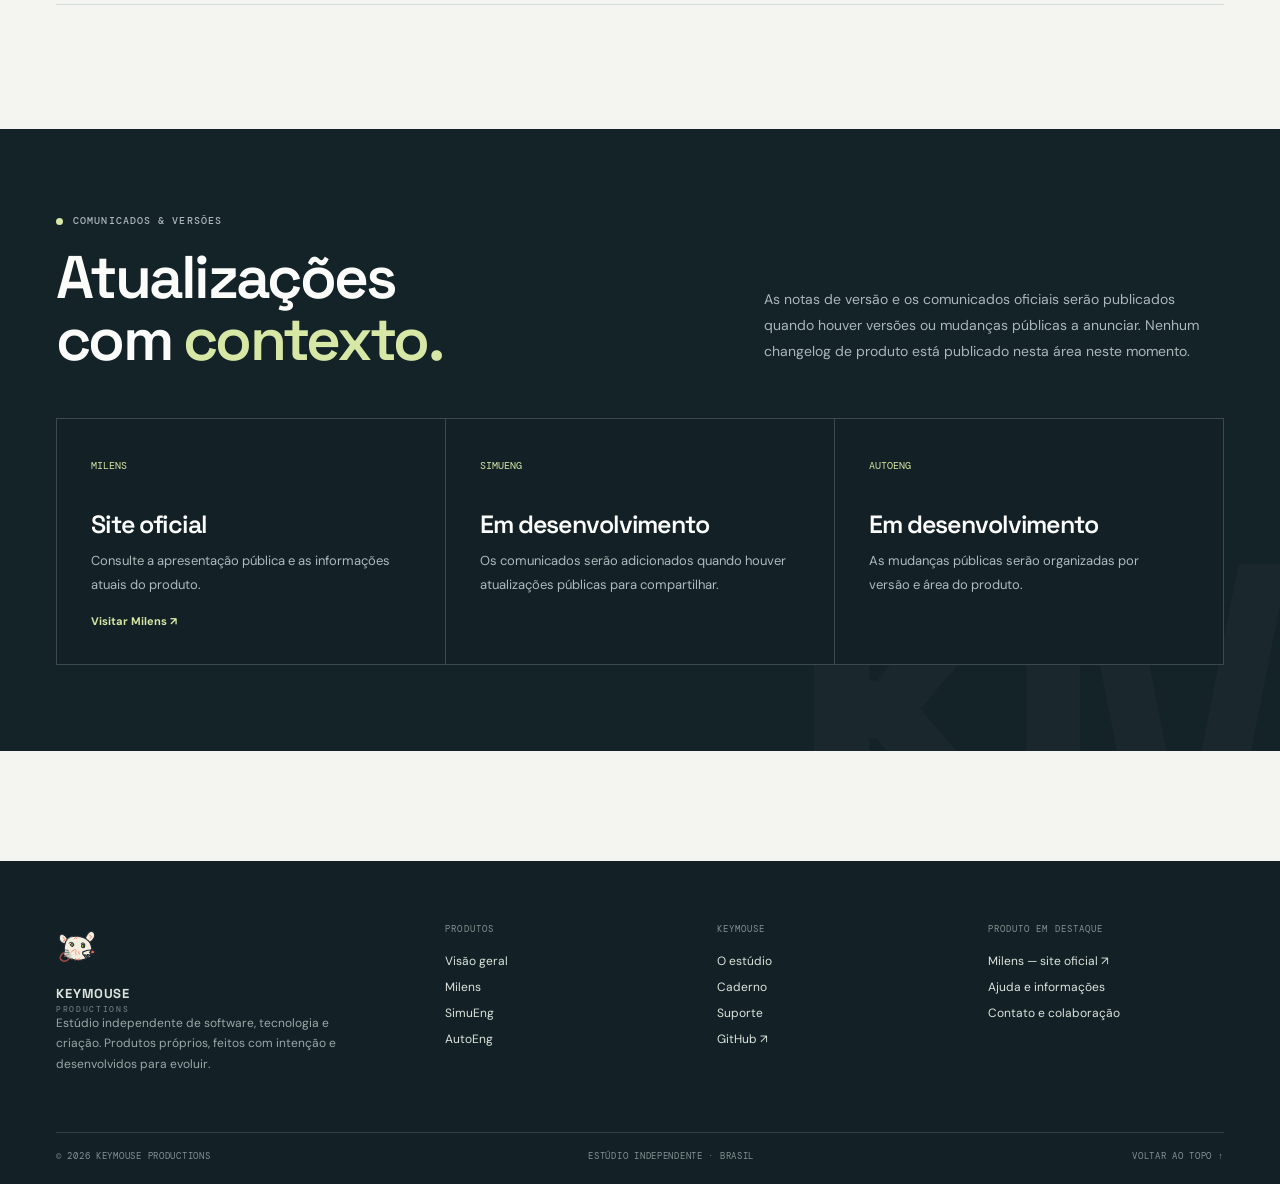
==== commit 9d5e9b17: "Refresh shared site assets and product visuals" ====
--- a/journal/index.html
+++ b/journal/index.html
@@ -1,4 +1,4 @@
-<!doctype html><html lang="pt-BR"><head><meta charset="utf-8"><meta name="viewport" content="width=device-width, initial-scale=1"><meta name="theme-color" content="#10191c"><meta name="description" content="Reflexões e notas editoriais da Keymouse Productions sobre arquitetura de produtos, desenvolvimento de software, simulação e engenharia."><meta property="og:type" content="website"><meta property="og:site_name" content="Keymouse Productions"><meta property="og:title" content="Caderno — Keymouse Productions"><meta property="og:description" content="Reflexões e notas editoriais da Keymouse Productions sobre arquitetura de produtos, desenvolvimento de software, simulação e engenharia."><link rel="icon" href="/assets/mark.svg" type="image/svg+xml"><link rel="stylesheet" href="/assets/site.css?v=2"><script src="/assets/site.js?v=2" defer></script><title>Caderno — Keymouse Productions</title></head><body id="top"><header class="site-header"><div class="header-inner"><a class="brand" href="/" aria-label="Keymouse Productions — início"><img src="/assets/mark.svg" alt=""><span class="brand-word">KEYMOUSE<small>PRODUCTIONS</small></span></a><button class="menu-toggle" type="button" data-menu-toggle aria-expanded="false" aria-label="Abrir navegação"><i></i></button><nav class="main-nav" data-main-nav aria-label="Navegação principal"><a href="/products/">Produtos</a><a href="/studio/">O estúdio</a><a href="/journal/">Caderno</a><a href="/support/">Suporte</a></nav><a class="header-cta" href="/studio/#contact">Fale com a Keymouse <span>↗</span></a></div></header><main>
+<!doctype html><html lang="pt-BR"><head><meta charset="utf-8"><meta name="viewport" content="width=device-width, initial-scale=1"><meta name="theme-color" content="#10191c"><meta name="description" content="Reflexões e notas editoriais da Keymouse Productions sobre arquitetura de produtos, desenvolvimento de software, simulação e engenharia."><meta property="og:type" content="website"><meta property="og:site_name" content="Keymouse Productions"><meta property="og:title" content="Caderno — Keymouse Productions"><meta property="og:description" content="Reflexões e notas editoriais da Keymouse Productions sobre arquitetura de produtos, desenvolvimento de software, simulação e engenharia."><link rel="icon" href="/assets/mark.svg" type="image/svg+xml"><link rel="stylesheet" href="/assets/site.css?v=3"><script src="/assets/site.js?v=3" defer></script><title>Caderno — Keymouse Productions</title></head><body id="top"><header class="site-header"><div class="header-inner"><a class="brand" href="/" aria-label="Keymouse Productions — início"><img src="/assets/mark.svg" alt=""><span class="brand-word">KEYMOUSE<small>PRODUCTIONS</small></span></a><button class="menu-toggle" type="button" data-menu-toggle aria-expanded="false" aria-label="Abrir navegação"><i></i></button><nav class="main-nav" data-main-nav aria-label="Navegação principal"><a href="/products/">Produtos</a><a href="/studio/">O estúdio</a><a href="/journal/">Caderno</a><a href="/support/">Suporte</a></nav><a class="header-cta" href="/studio/#contact">Fale com a Keymouse <span>↗</span></a></div></header><main>
 <section class="page-hero"><div class="page-hero-inner"><div class="breadcrumbs"><a href="/">INÍCIO</a><span>/</span> CADERNO</div><p class="eyebrow light">IDEIAS / PRODUTO / DESENVOLVIMENTO</p><h1>O pensamento<br>por trás do <em>produto.</em></h1><p class="lead">Um espaço editorial para compartilhar decisões, princípios e ideias que ajudam a orientar os projetos da Keymouse. Aqui entram reflexões de produto; comunicados e notas de versão serão identificados separadamente.</p><div class="page-hero-meta"><span>NOTAS EDITORIAIS</span><span>KEYMOUSE PRODUCTIONS</span><span>ATUALIZAÇÕES QUANDO PUBLICADAS</span></div></div></section>
 <section class="section"><div class="wrap"><div class="section-head"><div><p class="eyebrow">CADERNO DE IDEIAS</p><h2>Três temas que<br><em>orientam o trabalho.</em></h2></div><p class="lead">Estas notas são textos de visão e desenvolvimento, não anúncios de lançamentos ou registros de versões já publicadas.</p></div>
 <article class="journal-entry" id="ecosystem"><span class="micro">VISÃO DE PRODUTO / 01</span><div><h3>O que faz uma família de softwares funcionar como um ecossistema?</h3><p>Um conjunto de produtos não se transforma em ecossistema apenas porque compartilha uma marca. A experiência precisa ser organizada: cada aplicação deve ter uma função clara, identidade própria, documentação coerente, distribuição previsível e canais de suporte compreensíveis. A consistência aparece nos padrões que ajudam o usuário a navegar e confiar — não na obrigação de fazer todas as ferramentas parecerem iguais. É essa estrutura que permite que novos produtos sejam adicionados sem tornar o conjunto confuso.</p></div><span class="entry-arrow">↘</span></article>
--- a/assets/site.css
+++ b/assets/site.css
@@ -32,3 +32,146 @@
 @media(max-width:700px){:root{--page:calc(100% - 34px)}html{scroll-padding-top:78px}.header-inner{height:70px;gap:10px}.brand img{width:38px;height:38px}.brand-word{font-size:11px}.brand-word small{font-size:7px}.menu-toggle{display:flex;margin-left:auto}.main-nav{display:none;position:fixed;top:70px;left:0;right:0;padding:14px 17px 22px;background:var(--paper);border-bottom:1px solid var(--line);box-shadow:0 15px 20px #17212410;flex-direction:column;align-items:stretch;gap:3px}.main-nav.is-open{display:flex}.main-nav a{padding:15px 13px;font-size:13px}.header-cta{display:none}.home-hero,.hero-inner{min-height:0}.hero-inner{grid-template-columns:1fr;padding:65px 0 58px;gap:10px}.home-hero h1{font-size:clamp(53px,13vw,76px)}.home-hero .lead{font-size:14px}.hero-art{min-height:300px;margin-top:18px}.art-grid{width:245px;height:245px}.art-screen{width:92%;padding:8px}.hero-mascot{width:100px;height:100px;border-width:5px;right:-3px}.hero-mascot img{width:90px;height:80px}.art-label{left:-3px;bottom:17px}.hero-index{top:0}.signal-inner{align-items:flex-start;flex-direction:column;gap:12px}.signal-inner p{font-size:17px}.section{padding:75px 0}.section.compact{padding:58px 0}.section-head{align-items:flex-start;flex-direction:column;gap:17px;margin-bottom:28px}.section-head h2{font-size:clamp(38px,10vw,52px)}.section-head .lead{font-size:12px}.product-grid,.catalog-grid{grid-template-columns:1fr}.product-card.featured{grid-column:auto}.product-card-media,.product-card.featured .product-card-media{height:245px}.product-card-body{padding:21px}.product-card h3{font-size:29px}.principle-grid{grid-template-columns:1fr}.principle{min-height:0;padding:22px}.principle h3{margin:22px 0 8px}.feature-band{grid-template-columns:1fr;gap:25px}.feature-copy h2{font-size:42px}.feature-points{gap:10px}.feature-media{padding:10px}.feature-media .floating-label{left:-6px;bottom:20px;font-size:8px}.studio-teaser{grid-template-columns:1fr;gap:10px;padding:29px 22px}.studio-teaser h2{font-size:42px}.studio-teaser-art{min-height:205px}.studio-teaser-art img{width:210px;height:190px}.studio-teaser-art:before{width:185px;height:185px}.journal-grid{grid-template-columns:1fr}.journal-card{min-height:190px}.journal-card h3{margin:24px 0 9px}.contact-panel{align-items:flex-start;flex-direction:column;padding:30px 23px}.contact-panel h2{font-size:40px}.footer-main{grid-template-columns:1fr 1fr;gap:30px;padding:39px 0 28px}.footer-about{grid-column:span 2}.footer-bottom{flex-direction:column;gap:8px;font-size:8px}.page-hero{padding:55px 0 50px}.breadcrumbs{margin-bottom:32px}.page-hero h1{font-size:clamp(48px,12vw,70px)}.page-hero .lead{font-size:13px}.page-hero-meta{gap:13px;font-size:8px}.catalog-tools{align-items:flex-start;flex-direction:column}.catalog-grid .product-card-media{height:245px}.catalog-grid .product-card-body{padding:21px}.product-hero{padding:54px 0}.product-hero-inner{grid-template-columns:1fr;gap:22px}.product-hero h1{font-size:clamp(53px,13vw,75px)}.product-hero .lead{font-size:13px}.product-hero-art{min-height:260px}.product-hero-art img{max-height:260px}.product-hero-art:before{width:240px;height:240px}.product-hero-art .art-caption{left:3%;bottom:-5px}.product-subnav-inner{gap:19px}.feature-list{grid-template-columns:1fr}.feature-card{min-height:0}.feature-card h3{margin:20px 0 8px}.product-showcase{grid-template-columns:1fr}.product-note{grid-template-columns:1fr;gap:15px;padding:25px}.product-note h2{font-size:30px}.status-panel{align-items:flex-start;flex-direction:column}.studio-hero{padding:58px 0}.studio-hero-inner{grid-template-columns:1fr;gap:15px}.studio-hero h1{font-size:clamp(53px,13vw,72px)}.studio-hero p{font-size:13px}.studio-hero-art{min-height:250px}.studio-hero-art:before{width:215px;height:215px}.studio-hero-art img{width:240px;height:230px}.capability-grid{grid-template-columns:1fr 1fr}.capability{padding:17px;min-height:155px}.capability h3{font-size:17px;margin:24px 0 7px}.timeline{grid-template-columns:1fr 1fr;row-gap:15px}.timeline-step{padding-right:14px}.journal-entry{grid-template-columns:1fr 35px;gap:12px;padding:23px 0}.journal-entry .micro{grid-column:1/-1}.journal-entry h3{font-size:23px}.journal-entry p{font-size:12px}.journal-entry .entry-arrow{grid-column:2;grid-row:2;align-self:center}.support-grid{grid-template-columns:1fr}.support-card{min-height:190px}.faq-question{font-size:14px}.faq-answer{font-size:12px;padding-right:18px}}
 @media(max-width:390px){.capability-grid{grid-template-columns:1fr}.timeline{grid-template-columns:1fr}.hero-actions{align-items:stretch;flex-direction:column}.hero-actions .button{width:100%}}
 @media(prefers-reduced-motion:reduce){*,*:before,*:after{scroll-behavior:auto!important;transition:none!important;animation:none!important}}
+
+/* Product media anchors need their own layout box. */
+.product-card-media{display:block}
+
+
+/* --- KEYMOUSE POLISH / stronger studio and product presentation --- */
+:root{
+  --paper:#f4f5f1;--paper-2:#e9eeea;--ink:#172529;--muted:#68777a;--line:#d4ddda;
+  --dark:#132126;--dark-2:#1d3035;--lime:#d7e7a5;--coral:#c98270;--violet:#667f91;
+  --blue:#91b8c4;--mint:#9bc3b1;--yellow:#dfc782;--white:#fcfdfb;
+  --page:min(1440px,calc(100% - 112px));--radius:18px
+}
+body{background:var(--paper);color:#1a292d}
+.header-inner{height:88px;gap:42px}
+.brand img{width:46px;height:46px}
+.main-nav{gap:11px}
+.main-nav a{font-size:12px;padding:13px 16px}
+.header-cta{padding:14px 19px;font-size:11px}
+h1,h2,h3{letter-spacing:-.045em}
+h1{font-weight:600}
+h2 em{color:var(--violet)}
+.home-hero,.hero-inner{min-height:690px}
+.hero-inner{gap:7%;padding:92px 0}
+.home-hero h1{font-size:clamp(64px,6.4vw,90px);line-height:1.01}
+.home-hero .lead{font-size:16px;line-height:1.8}
+.art-screen{transform:none;width:min(100%,590px);padding:13px;border-radius:14px;background:#26383d;border-color:#53666a}
+.art-screen img{aspect-ratio:1.62;object-fit:cover;min-height:260px}
+.art-screen-top{height:28px;font-size:9px}
+.art-screen-foot{padding:14px 5px 3px;font-size:9px}
+.art-grid{width:430px;height:430px;box-shadow:0 0 0 42px rgba(255,255,255,.018),0 0 0 90px rgba(255,255,255,.012)}
+.hero-mascot{width:108px;height:108px;right:-16px;bottom:-4px;border:4px solid var(--dark);background:var(--lime)}
+.hero-mascot img{width:98px;height:88px}
+.art-label{left:10px;bottom:8px;transform:none;background:rgba(19,33,38,.92);color:var(--lime);border:1px solid #52686a;border-radius:4px;padding:10px 13px;font-size:9px}
+.hero-index{font-size:9px;right:-5px}
+.signal-strip{padding:25px 0;background:#e5ebd9}
+.signal-inner p{font-size:clamp(16px,1.7vw,21px)}
+.section{padding:124px 0}
+.section.compact{padding:86px 0}
+.section-head{margin-bottom:52px;gap:54px}
+.section-head h2{font-size:clamp(44px,4.7vw,62px)}
+.section-head .lead{font-size:14px;line-height:1.85;max-width:460px}
+.product-grid{grid-template-columns:repeat(3,minmax(0,1fr));gap:22px}
+.product-card,.product-card.featured{background:var(--white);border:1px solid #dce2de;border-radius:15px;box-shadow:0 5px 17px rgba(20,39,43,.035)}
+.product-card:hover{transform:translateY(-4px);box-shadow:0 18px 40px rgba(20,39,43,.09)}
+.product-card-media,.product-card.featured .product-card-media{height:290px;background:#1d3035;display:block}
+.product-card-media img{width:100%;height:100%;object-fit:cover;display:block}
+.product-card-media .media-label{left:17px;top:17px;padding:9px 11px;font-size:9px;border:1px solid rgba(255,255,255,.1);border-radius:3px}
+.product-card-media .media-number{font-size:76px;right:18px;bottom:12px;color:rgba(248,250,245,.75)}
+.media-simu{background:#1d3035;isolation:isolate}
+.media-simu:before,.media-simu:after{display:none}
+.media-simu img{object-fit:cover}
+.product-card-body{padding:27px 27px 25px}
+.product-card-top{font-size:9px;letter-spacing:.11em}
+.product-card h3{font-size:36px;margin:19px 0 10px}
+.product-card p{font-size:13px;line-height:1.75;min-height:68px;color:#647277}
+.tag-list{gap:7px;margin:19px 0 23px}
+.tag-list span{padding:7px 10px;font-size:8px;background:#f8faf6;border-color:#dce3dd}
+.card-link{padding-top:17px;font-size:11px;border-color:#e1e6e1}
+.catalog-grid{grid-template-columns:repeat(3,minmax(0,1fr));gap:22px}
+.catalog-grid .product-card-media{height:290px}
+.catalog-grid .product-card-body{padding:27px}
+.catalog-grid .product-card h3{font-size:36px}
+.catalog-grid .product-card p{font-size:13px;line-height:1.75}
+.catalog-tools{margin-bottom:32px}
+.filter-button{padding:11px 16px;font-size:11px}
+.ecosystem{background:#142328}
+.ecosystem .section-head{margin-bottom:48px}
+.principle-grid{border-color:#3a4a4d;background:#3a4a4d}
+.principle{padding:34px;min-height:230px}
+.principle h3{font-size:25px;line-height:1.2}
+.principle p{font-size:13px;line-height:1.8}
+.feature-band{gap:70px}
+.feature-copy h2{font-size:clamp(42px,4.8vw,62px)}
+.feature-copy p{font-size:14px;line-height:1.85}
+.feature-media{padding:17px;background:#e8ece6;border:1px solid #d9e0d8}
+.feature-media img{display:block}
+.studio-teaser{background:#e7ede6;border:1px solid #d4ddd5;border-radius:18px;padding:66px;gap:70px}
+.studio-teaser h2{font-size:clamp(42px,4.6vw,60px)}
+.studio-teaser p{font-size:14px;line-height:1.85}
+.studio-teaser-art img{width:240px;height:220px}
+.studio-teaser-art:before{width:230px;height:230px;box-shadow:0 0 0 22px #dce5dc,0 0 0 23px #cbd7cd}
+.journal-card{background:rgba(255,255,255,.44);border-color:#dce2dc;border-radius:13px;padding:28px;min-height:250px}
+.journal-card h3{font-size:25px;line-height:1.22}
+.contact-panel{background:#e3eae2;border:1px solid #d0dbd1;border-radius:17px;padding:58px 64px}
+.contact-panel h2{font-size:clamp(42px,4.4vw,58px)}
+.contact-panel h2 em{color:var(--violet)}
+.contact-panel p{color:#667678}
+.contact-panel .button{background:var(--dark);color:#fff}
+.site-footer{margin-top:110px}
+.footer-main{padding:62px 0 46px}
+.footer-col a{font-size:12px}
+.page-hero{padding:95px 0 83px}
+.page-hero h1{font-size:clamp(60px,6.5vw,84px)}
+.page-hero .lead{font-size:16px;line-height:1.8}
+.product-hero{padding:88px 0 94px}
+.product-hero-inner{gap:76px}
+.product-hero h1{font-size:clamp(62px,6.7vw,88px)}
+.product-hero .lead{font-size:15px;line-height:1.85}
+.product-hero-art:before{opacity:.45}
+.feature-card{border-top-width:3px;background:#edf0e9;border-radius:8px;min-height:215px;padding:28px}
+.feature-card h3{font-size:24px}
+.feature-card p{font-size:13px;line-height:1.8}
+.showcase-item{background:#edf0e9;border:1px solid #dce2dc}
+.status-panel{background:#fbfcf9;border-color:#dce2dc}
+.studio-hero{padding:94px 0}
+.studio-hero h1{font-size:clamp(62px,6.5vw,88px)}
+.studio-hero p{font-size:15px;line-height:1.9}
+.support-card{background:#fbfcf9;border-color:#dce2dc}
+@media(max-width:1100px){
+  :root{--page:calc(100% - 64px)}
+  .product-grid,.catalog-grid{grid-template-columns:repeat(2,minmax(0,1fr))}
+  .hero-inner{gap:4%}
+  .hero-art{min-height:390px}
+  .section-head{gap:30px}
+}
+@media(max-width:700px){
+  :root{--page:calc(100% - 34px)}
+  .header-inner{height:72px}
+  .home-hero,.hero-inner{min-height:0}
+  .hero-inner{padding:62px 0 58px}
+  .home-hero h1{font-size:clamp(54px,12vw,74px)}
+  .art-screen{width:94%;padding:8px}
+  .art-screen img{min-height:0;aspect-ratio:1.48}
+  .art-grid{width:250px;height:250px}
+  .hero-mascot{width:88px;height:88px;right:-8px;bottom:-1px}
+  .hero-mascot img{width:80px;height:72px}
+  .art-label{left:0;bottom:7px;font-size:7px}
+  .section{padding:78px 0}
+  .section.compact{padding:58px 0}
+  .section-head{margin-bottom:30px;gap:17px}
+  .product-grid,.catalog-grid{grid-template-columns:1fr;gap:16px}
+  .product-card-media,.product-card.featured .product-card-media,.catalog-grid .product-card-media{height:255px}
+  .product-card-body,.catalog-grid .product-card-body{padding:22px}
+  .product-card h3,.catalog-grid .product-card h3{font-size:32px}
+  .product-card p{min-height:0}
+  .feature-band{gap:28px}
+  .studio-teaser{padding:30px 22px}
+  .contact-panel{padding:31px 23px}
+  .page-hero{padding:60px 0 55px}
+  .product-hero{padding:55px 0}
+  .product-hero-inner{gap:25px}
+  .product-hero-art:before{opacity:.32}
+}
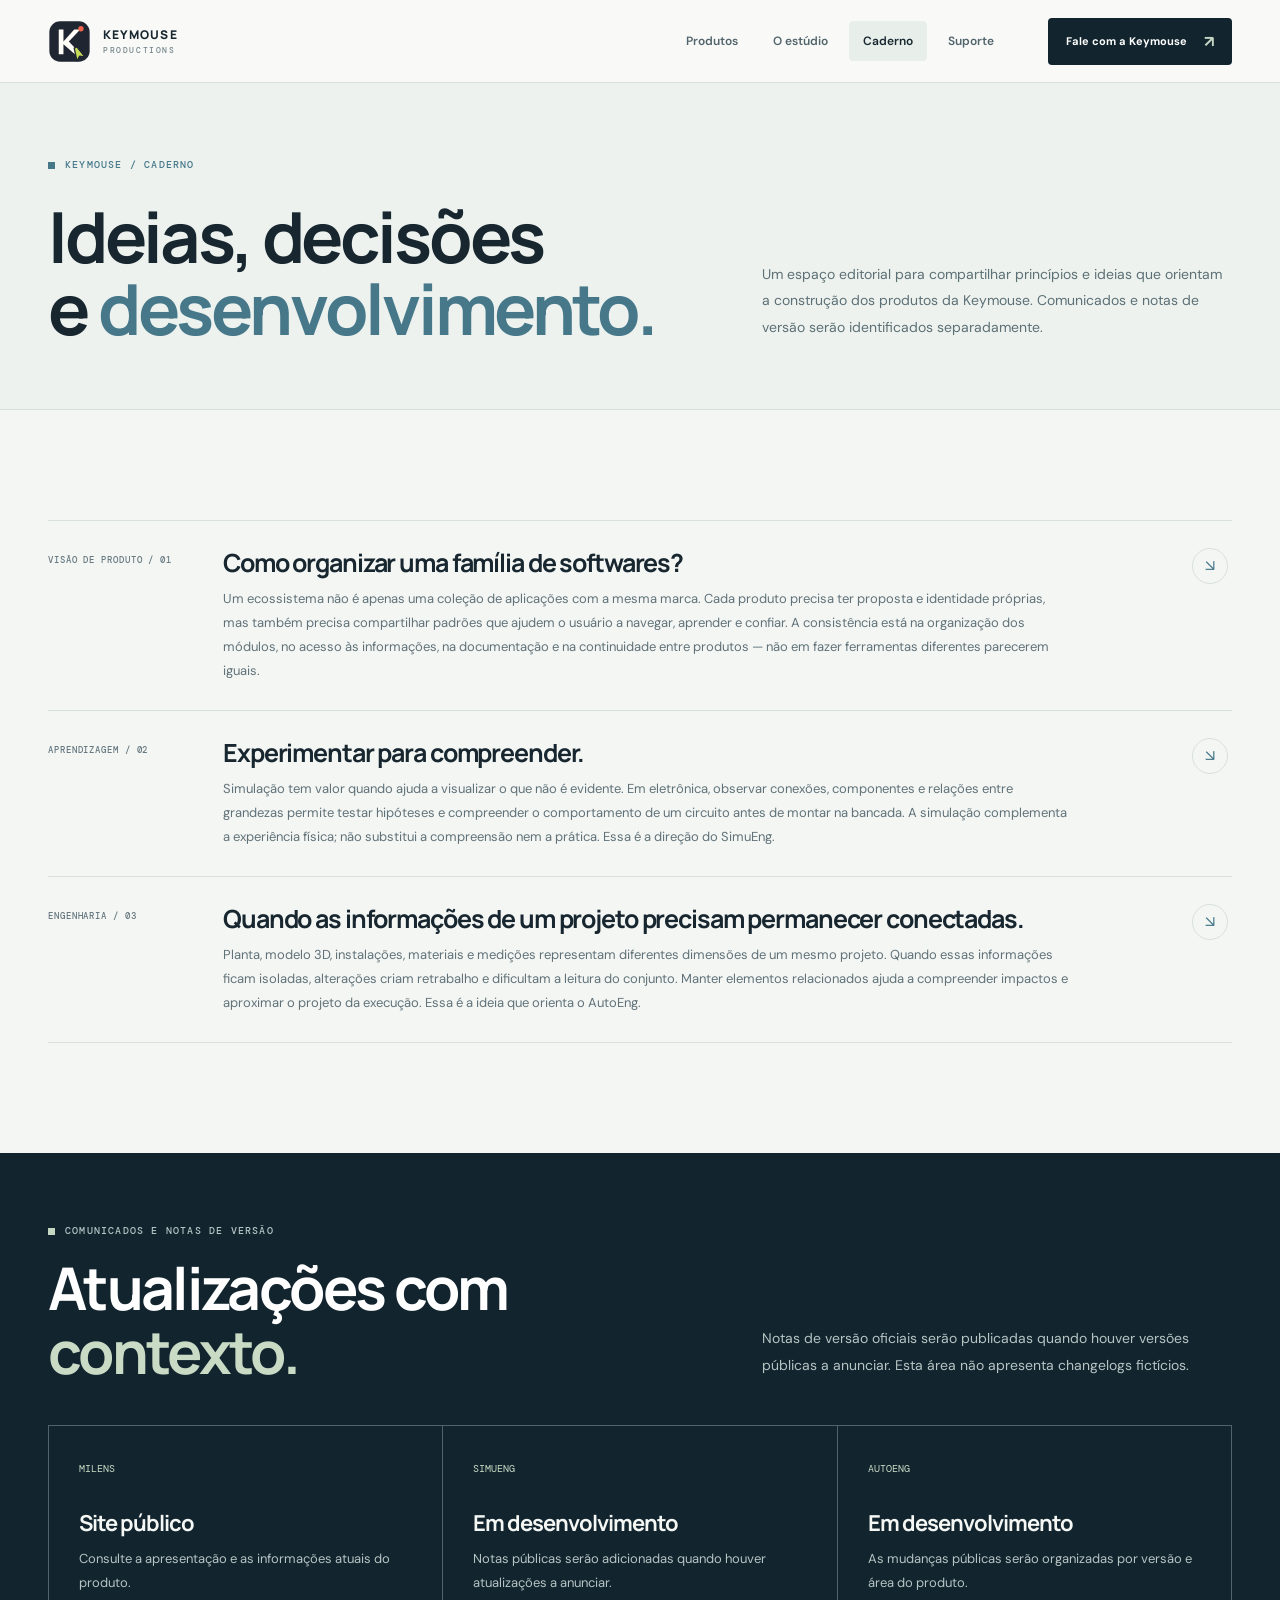
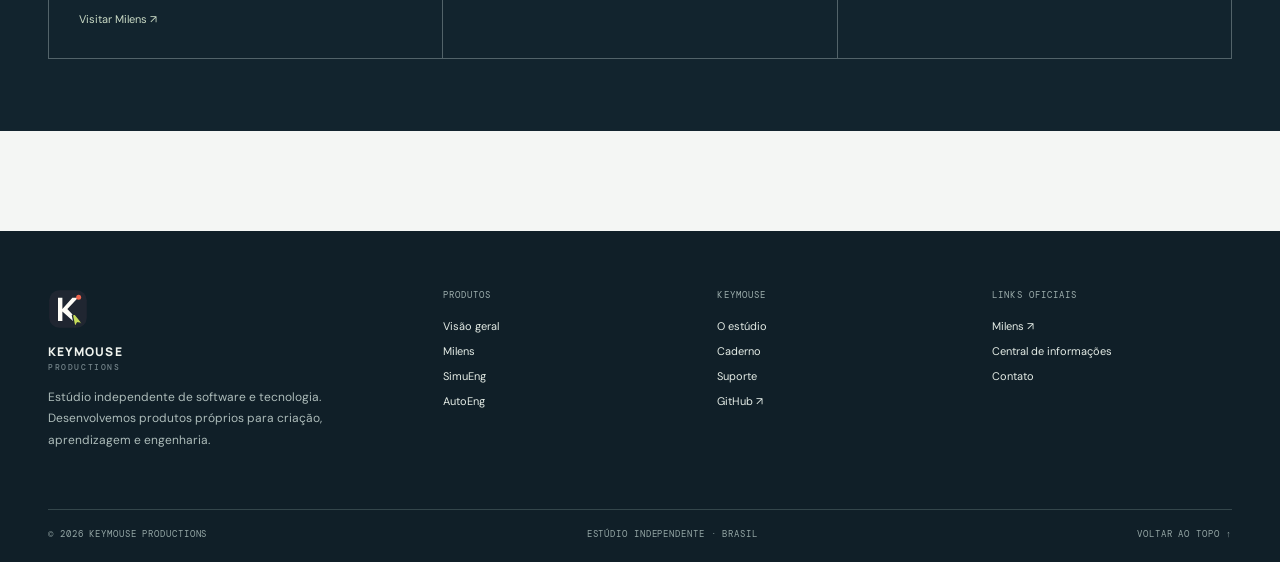
==== commit 3a75ce9a: "Rebuild Keymouse as a professional software product studio" ====
--- a/journal/index.html
+++ b/journal/index.html
@@ -1,7 +1,5 @@
-<!doctype html><html lang="pt-BR"><head><meta charset="utf-8"><meta name="viewport" content="width=device-width, initial-scale=1"><meta name="theme-color" content="#10191c"><meta name="description" content="Reflexões e notas editoriais da Keymouse Productions sobre arquitetura de produtos, desenvolvimento de software, simulação e engenharia."><meta property="og:type" content="website"><meta property="og:site_name" content="Keymouse Productions"><meta property="og:title" content="Caderno — Keymouse Productions"><meta property="og:description" content="Reflexões e notas editoriais da Keymouse Productions sobre arquitetura de produtos, desenvolvimento de software, simulação e engenharia."><link rel="icon" href="/assets/mark.svg" type="image/svg+xml"><link rel="stylesheet" href="/assets/site.css?v=3"><script src="/assets/site.js?v=3" defer></script><title>Caderno — Keymouse Productions</title></head><body id="top"><header class="site-header"><div class="header-inner"><a class="brand" href="/" aria-label="Keymouse Productions — início"><img src="/assets/mark.svg" alt=""><span class="brand-word">KEYMOUSE<small>PRODUCTIONS</small></span></a><button class="menu-toggle" type="button" data-menu-toggle aria-expanded="false" aria-label="Abrir navegação"><i></i></button><nav class="main-nav" data-main-nav aria-label="Navegação principal"><a href="/products/">Produtos</a><a href="/studio/">O estúdio</a><a href="/journal/">Caderno</a><a href="/support/">Suporte</a></nav><a class="header-cta" href="/studio/#contact">Fale com a Keymouse <span>↗</span></a></div></header><main>
-<section class="page-hero"><div class="page-hero-inner"><div class="breadcrumbs"><a href="/">INÍCIO</a><span>/</span> CADERNO</div><p class="eyebrow light">IDEIAS / PRODUTO / DESENVOLVIMENTO</p><h1>O pensamento<br>por trás do <em>produto.</em></h1><p class="lead">Um espaço editorial para compartilhar decisões, princípios e ideias que ajudam a orientar os projetos da Keymouse. Aqui entram reflexões de produto; comunicados e notas de versão serão identificados separadamente.</p><div class="page-hero-meta"><span>NOTAS EDITORIAIS</span><span>KEYMOUSE PRODUCTIONS</span><span>ATUALIZAÇÕES QUANDO PUBLICADAS</span></div></div></section>
-<section class="section"><div class="wrap"><div class="section-head"><div><p class="eyebrow">CADERNO DE IDEIAS</p><h2>Três temas que<br><em>orientam o trabalho.</em></h2></div><p class="lead">Estas notas são textos de visão e desenvolvimento, não anúncios de lançamentos ou registros de versões já publicadas.</p></div>
-<article class="journal-entry" id="ecosystem"><span class="micro">VISÃO DE PRODUTO / 01</span><div><h3>O que faz uma família de softwares funcionar como um ecossistema?</h3><p>Um conjunto de produtos não se transforma em ecossistema apenas porque compartilha uma marca. A experiência precisa ser organizada: cada aplicação deve ter uma função clara, identidade própria, documentação coerente, distribuição previsível e canais de suporte compreensíveis. A consistência aparece nos padrões que ajudam o usuário a navegar e confiar — não na obrigação de fazer todas as ferramentas parecerem iguais. É essa estrutura que permite que novos produtos sejam adicionados sem tornar o conjunto confuso.</p></div><span class="entry-arrow">↘</span></article>
-<article class="journal-entry" id="simulation"><span class="micro">APRENDIZAGEM / 02</span><div><h3>Simular para compreender antes de construir.</h3><p>Uma simulação tem valor quando ajuda a formar um modelo mental do que está acontecendo. Em eletrônica, visualizar conexões, componentes e relações entre grandezas pode reduzir a distância entre a explicação teórica e o experimento físico. Mas simulação não substitui prática: ela prepara perguntas melhores, permite testar hipóteses e ajuda a identificar o que precisa ser observado na bancada real. Essa é a direção que inspira o SimuEng.</p></div><span class="entry-arrow">↘</span></article>
-<article class="journal-entry" id="connected-project"><span class="micro">ENGENHARIA / 03</span><div><h3>Quando planta, modelo e execução precisam conversar.</h3><p>Um projeto de arquitetura ou engenharia produz diferentes representações da mesma realidade. Planta, visualização tridimensional, instalações, materiais e medições não deveriam ser tratados como informações sem relação. Quando os elementos permanecem conectados, fica mais fácil compreender o impacto de uma alteração, manter coerência e acompanhar o que foi pensado até a execução. Essa é a ideia que orienta o desenvolvimento do AutoEng.</p></div><span class="entry-arrow">↘</span></article></div></section>
-<section class="section compact ecosystem"><div class="wrap"><div class="section-head"><div><p class="eyebrow light">COMUNICADOS & VERSÕES</p><h2>Atualizações<br>com <em>contexto.</em></h2></div><p class="lead">As notas de versão e os comunicados oficiais serão publicados quando houver versões ou mudanças públicas a anunciar. Nenhum changelog de produto está publicado nesta área neste momento.</p></div><div class="principle-grid"><article class="principle"><span class="principle-n">MILENS</span><h3>Site oficial</h3><p>Consulte a apresentação pública e as informações atuais do produto.</p><a href="https://milens.com.br/" target="_blank" rel="noopener noreferrer" style="display:inline-block;margin-top:18px;color:var(--lime);font-size:11px;font-weight:700">Visitar Milens ↗</a></article><article class="principle"><span class="principle-n">SIMUENG</span><h3>Em desenvolvimento</h3><p>Os comunicados serão adicionados quando houver atualizações públicas para compartilhar.</p></article><article class="principle"><span class="principle-n">AUTOENG</span><h3>Em desenvolvimento</h3><p>As mudanças públicas serão organizadas por versão e área do produto.</p></article></div></div></section></main><footer class="site-footer"><div class="footer-main"><div class="footer-about"><img src="/assets/keymouse-mascot.svg" alt="Mascote da Keymouse"><div class="brand-word">KEYMOUSE<small>PRODUCTIONS</small></div><p>Estúdio independente de software, tecnologia e criação. Produtos próprios, feitos com intenção e desenvolvidos para evoluir.</p></div><div class="footer-col"><strong>PRODUTOS</strong><a href="/products/">Visão geral</a><a href="/products/milens/">Milens</a><a href="/products/simueng/">SimuEng</a><a href="/products/autoeng/">AutoEng</a></div><div class="footer-col"><strong>KEYMOUSE</strong><a href="/studio/">O estúdio</a><a href="/journal/">Caderno</a><a href="/support/">Suporte</a><a href="https://github.com/JoaoManoP" target="_blank" rel="noopener noreferrer">GitHub ↗</a></div><div class="footer-col"><strong>PRODUTO EM DESTAQUE</strong><a href="https://milens.com.br/" target="_blank" rel="noopener noreferrer">Milens — site oficial ↗</a><a href="/support/">Ajuda e informações</a><a href="/studio/#contact">Contato e colaboração</a></div></div><div class="footer-bottom"><span>© 2026 KEYMOUSE PRODUCTIONS</span><span>ESTÚDIO INDEPENDENTE · BRASIL</span><a href="#top">VOLTAR AO TOPO ↑</a></div></footer></body></html>+<!doctype html><html lang="pt-BR"><head><meta charset="utf-8"><meta name="viewport" content="width=device-width, initial-scale=1"><meta name="theme-color" content="#12242e"><meta name="description" content="Notas editoriais da Keymouse Productions sobre produto, software, simulação e engenharia."><meta property="og:type" content="website"><meta property="og:site_name" content="Keymouse Productions"><meta property="og:title" content="Caderno — Keymouse Productions"><meta property="og:description" content="Notas editoriais da Keymouse Productions sobre produto, software, simulação e engenharia."><link rel="icon" href="/assets/mark.svg" type="image/svg+xml"><link rel="stylesheet" href="/assets/enterprise.css?v=1"><script src="/assets/enterprise.js?v=1" defer></script><title>Caderno — Keymouse Productions</title></head><body id="top"><header class="site-header"><div class="header-inner"><a class="brand" href="/" aria-label="Keymouse Productions — início"><img src="/assets/mark.svg" alt=""><span class="brand-word">KEYMOUSE<small>PRODUCTIONS</small></span></a><button class="menu-toggle" data-menu-toggle type="button" aria-expanded="false" aria-label="Abrir menu"><i></i></button><nav class="main-nav" data-main-nav aria-label="Navegação principal"><a href="/products/">Produtos</a><a href="/studio/">O estúdio</a><a href="/journal/">Caderno</a><a href="/support/">Suporte</a></nav><a class="header-cta" href="/studio/#contact">Fale com a Keymouse <b>↗</b></a></div></header><main><section class="catalog-header"><div class="catalog-header-inner"><div><p class="eyebrow" style="margin-bottom:30px">KEYMOUSE / CADERNO</p><h1>Ideias, decisões<br>e <em>desenvolvimento.</em></h1></div><p class="body-lead">Um espaço editorial para compartilhar princípios e ideias que orientam a construção dos produtos da Keymouse. Comunicados e notas de versão serão identificados separadamente.</p></div></section><section class="section"><div class="wrap">
+<article class="editorial-entry" id="ecosystem"><span class="micro">VISÃO DE PRODUTO / 01</span><div><h3>Como organizar uma família de softwares?</h3><p>Um ecossistema não é apenas uma coleção de aplicações com a mesma marca. Cada produto precisa ter proposta e identidade próprias, mas também precisa compartilhar padrões que ajudem o usuário a navegar, aprender e confiar. A consistência está na organização dos módulos, no acesso às informações, na documentação e na continuidade entre produtos — não em fazer ferramentas diferentes parecerem iguais.</p></div><span class="arrow">↘</span></article>
+<article class="editorial-entry" id="simulation"><span class="micro">APRENDIZAGEM / 02</span><div><h3>Experimentar para compreender.</h3><p>Simulação tem valor quando ajuda a visualizar o que não é evidente. Em eletrônica, observar conexões, componentes e relações entre grandezas permite testar hipóteses e compreender o comportamento de um circuito antes de montar na bancada. A simulação complementa a experiência física; não substitui a compreensão nem a prática. Essa é a direção do SimuEng.</p></div><span class="arrow">↘</span></article>
+<article class="editorial-entry" id="engineering"><span class="micro">ENGENHARIA / 03</span><div><h3>Quando as informações de um projeto precisam permanecer conectadas.</h3><p>Planta, modelo 3D, instalações, materiais e medições representam diferentes dimensões de um mesmo projeto. Quando essas informações ficam isoladas, alterações criam retrabalho e dificultam a leitura do conjunto. Manter elementos relacionados ajuda a compreender impactos e aproximar o projeto da execução. Essa é a ideia que orienta o AutoEng.</p></div><span class="arrow">↘</span></article>
+</div></section><section class="section tight ecosystem"><div class="wrap"><div class="section-head"><div><p class="eyebrow light">COMUNICADOS E NOTAS DE VERSÃO</p><h2>Atualizações com<br><em>contexto.</em></h2></div><p class="body-lead">Notas de versão oficiais serão publicadas quando houver versões públicas a anunciar. Esta área não apresenta changelogs fictícios.</p></div><div class="ecosystem-grid"><article class="ecosystem-item"><span class="num">MILENS</span><h3>Site público</h3><p>Consulte a apresentação e as informações atuais do produto.</p><a href="https://milens.com.br/" target="_blank" rel="noopener noreferrer" style="display:inline-block;margin-top:17px;color:#c9dac5;font-size:11px">Visitar Milens ↗</a></article><article class="ecosystem-item"><span class="num">SIMUENG</span><h3>Em desenvolvimento</h3><p>Notas públicas serão adicionadas quando houver atualizações a anunciar.</p></article><article class="ecosystem-item"><span class="num">AUTOENG</span><h3>Em desenvolvimento</h3><p>As mudanças públicas serão organizadas por versão e área do produto.</p></article></div></div></section></main><footer class="site-footer"><div class="footer-main"><div class="footer-about"><img src="/assets/mark.svg" alt=""><div class="brand-word">KEYMOUSE<small>PRODUCTIONS</small></div><p>Estúdio independente de software e tecnologia. Desenvolvemos produtos próprios para criação, aprendizagem e engenharia.</p></div><div class="footer-col"><strong>PRODUTOS</strong><a href="/products/">Visão geral</a><a href="/products/milens/">Milens</a><a href="/products/simueng/">SimuEng</a><a href="/products/autoeng/">AutoEng</a></div><div class="footer-col"><strong>KEYMOUSE</strong><a href="/studio/">O estúdio</a><a href="/journal/">Caderno</a><a href="/support/">Suporte</a><a href="https://github.com/JoaoManoP" target="_blank" rel="noopener noreferrer">GitHub ↗</a></div><div class="footer-col"><strong>LINKS OFICIAIS</strong><a href="https://milens.com.br/" target="_blank" rel="noopener noreferrer">Milens ↗</a><a href="/support/">Central de informações</a><a href="/studio/#contact">Contato</a></div></div><div class="footer-bottom"><span>© 2026 KEYMOUSE PRODUCTIONS</span><span>ESTÚDIO INDEPENDENTE · BRASIL</span><a href="#top">VOLTAR AO TOPO ↑</a></div></footer></body></html>
--- a/assets/enterprise.css
+++ b/assets/enterprise.css
@@ -0,0 +1,32 @@
+@import url('https://fonts.googleapis.com/css2?family=DM+Mono:wght@400;500&family=DM+Sans:wght@400;500;600;700&family=Manrope:wght@400;500;600;700;800&display=swap');
+:root{--bg:#f4f6f4;--surface:#fff;--surface2:#eaf0ec;--ink:#17262f;--navy:#12242e;--navy2:#203943;--muted:#677980;--line:#d8e1dc;--blue:#46788a;--sage:#c7d8c9;--page:min(1320px,calc(100% - 96px));--display:'Manrope',sans-serif;--font:'DM Sans',sans-serif;--mono:'DM Mono',monospace}
+*{box-sizing:border-box}html{scroll-behavior:smooth;scroll-padding-top:95px}body{margin:0;background:var(--bg);color:var(--ink);font-family:var(--font);-webkit-font-smoothing:antialiased}body.menu-open{overflow:hidden}a{color:inherit;text-decoration:none}img{display:block;max-width:100%}button{font:inherit}::selection{background:#cfdfd0;color:var(--ink)}
+.site-header{position:sticky;top:0;z-index:100;background:rgba(249,250,248,.96);border-bottom:1px solid var(--line);backdrop-filter:blur(16px)}.header-inner{width:var(--page);height:82px;margin:auto;display:flex;align-items:center;gap:40px}.brand{display:flex;align-items:center;gap:12px;flex-shrink:0}.brand img{width:43px;height:43px}.brand-word{font:800 12px/1 var(--display);letter-spacing:.09em}.brand-word small{display:block;margin-top:5px;font:500 8px/1 var(--mono);letter-spacing:.2em;color:#74848a}.main-nav{display:flex;align-items:center;gap:7px;margin-left:auto}.main-nav a{padding:12px 14px;border-radius:4px;font-size:12px;font-weight:600;color:#52646b;transition:.18s}.main-nav a:hover,.main-nav a[aria-current=page]{background:#e8efea;color:var(--ink)}.header-cta{display:flex;align-items:center;gap:17px;padding:13px 18px;background:var(--navy);color:#fff;border-radius:4px;font-size:11px;font-weight:700}.header-cta b{color:#c5d7c4;font-size:16px}.menu-toggle{display:none;width:42px;height:42px;border:1px solid var(--line);background:transparent;border-radius:4px;align-items:center;justify-content:center;cursor:pointer}.menu-toggle i,.menu-toggle i:after{display:block;width:18px;height:1.5px;background:var(--ink);position:relative}.menu-toggle i:after{content:"";position:absolute;top:6px}
+.wrap{width:var(--page);margin:auto}.eyebrow{display:flex;align-items:center;gap:10px;margin:0 0 19px;color:var(--blue);font:500 10px/1.2 var(--mono);letter-spacing:.12em;text-transform:uppercase}.eyebrow:before{content:"";width:7px;height:7px;background:var(--blue)}.eyebrow.light{color:#b4c3c3}.eyebrow.light:before{background:#c4d8c1}h1,h2,h3{font-family:var(--display);letter-spacing:-.045em}h1{font-size:clamp(54px,6vw,82px);line-height:1.02;font-weight:700;margin:0 0 24px}h2{font-size:clamp(39px,4.6vw,60px);line-height:1.08;font-weight:700;margin:0 0 15px}h3{font-size:26px;line-height:1.16;font-weight:700;margin:0 0 12px}h1 em,h2 em{font-style:normal;color:var(--blue)}p{line-height:1.8}.lead{font-size:16px;line-height:1.85;color:#bdc9c9;max-width:620px;margin:0}.body-lead{font-size:14px;line-height:1.9;color:#5d7076;max-width:650px;margin:0}.micro{font:500 9px var(--mono);letter-spacing:.1em;text-transform:uppercase;color:var(--muted)}
+.button{min-height:49px;padding:0 18px;display:inline-flex;align-items:center;justify-content:center;gap:20px;border:1px solid transparent;border-radius:4px;font-size:11px;font-weight:700;transition:transform .18s,background .18s}.button:hover{transform:translateY(-2px)}.button.primary{background:#dce7d5;color:var(--ink)}.button.dark{background:var(--navy);color:#fff}.button.ghost{border-color:#66777b;color:#f2f4ef}.button.light{border-color:#cad6d0;color:var(--ink)}.button b{font-size:16px;font-weight:500;color:#b2c69f}
+.hero{background:var(--navy);color:white;position:relative;overflow:hidden}.hero:before{content:"";position:absolute;inset:0;background:linear-gradient(90deg,#ffffff09 1px,transparent 1px),linear-gradient(#ffffff09 1px,transparent 1px);background-size:58px 58px;mask-image:linear-gradient(90deg,transparent,#000 55%)}.hero-inner{position:relative;z-index:1;width:var(--page);margin:auto;min-height:650px;padding:82px 0;display:grid;grid-template-columns:.95fr 1.05fr;gap:7%;align-items:center}.hero-copy{max-width:610px}.hero h1{color:#f6f8f5;font-size:clamp(58px,6.2vw,86px);margin-bottom:25px}.hero h1 em{color:#c8d9c4}.hero .lead{max-width:560px}.hero-actions{display:flex;gap:12px;flex-wrap:wrap;margin-top:30px}.hero-visual{position:relative;min-width:0}.visual-window{padding:12px;background:#263941;border:1px solid #586c70;border-radius:8px;box-shadow:0 28px 64px #07151a75}.window-bar{display:flex;align-items:center;justify-content:space-between;padding:2px 5px 12px;color:#c7d3d0;font:9px var(--mono);letter-spacing:.08em}.window-lights{display:flex;gap:5px}.window-lights i{width:6px;height:6px;border-radius:50%;background:#859694}.visual-window img{width:100%;aspect-ratio:1.58;object-fit:cover;background:#152830;border-radius:3px}.window-caption{display:flex;justify-content:space-between;padding:12px 5px 2px;color:#e0e7e0;font:9px var(--mono);letter-spacing:.09em}.window-caption b{font-weight:500;color:#c9dac4}.hero-visual-note{position:absolute;top:-22px;right:-19px;writing-mode:vertical-rl;color:#90a2a3;font:9px var(--mono);letter-spacing:.13em}.hero-visual-tag{position:absolute;bottom:18px;left:-22px;background:#e2eadd;color:var(--ink);padding:10px 13px;border:1px solid #fff;font:9px var(--mono);letter-spacing:.1em}
+.trust-strip{background:#e9efe9;border-bottom:1px solid #dce4dc}.trust-inner{width:var(--page);min-height:80px;margin:auto;display:flex;align-items:center;justify-content:space-between;gap:28px}.trust-copy{max-width:780px;color:#34494f;font:600 15px/1.5 var(--display);margin:0}.trust-meta{font:9px var(--mono);letter-spacing:.1em;color:#718287;white-space:nowrap}
+.section{padding:110px 0}.section.tight{padding:72px 0}.section-head{display:flex;align-items:end;justify-content:space-between;gap:50px;margin-bottom:42px}.section-head h2{margin:0}.section-head .body-lead{max-width:470px;margin-bottom:5px}.product-list{display:grid;gap:18px}.product-row{display:grid;grid-template-columns:1.08fr .92fr;min-height:340px;background:#fff;border:1px solid #dce4df;border-radius:7px;overflow:hidden;transition:box-shadow .2s,transform .2s}.product-row:nth-child(even){grid-template-columns:.92fr 1.08fr}.product-row:nth-child(even) .product-row-media{order:2}.product-row:nth-child(even) .product-row-copy{order:1}.product-row:hover{transform:translateY(-2px);box-shadow:0 17px 38px #1a2d3213}.product-row-media{position:relative;display:block;min-height:340px;background:#1c3038;overflow:hidden}.product-row-media img{width:100%;height:100%;min-height:340px;object-fit:cover}.product-row-media .media-meta{position:absolute;top:18px;left:18px;background:#13262ddc;color:#eef2eb;padding:8px 10px;border:1px solid #85959744;font:9px var(--mono);letter-spacing:.1em}.product-row-media .media-index{position:absolute;right:19px;bottom:11px;font:700 74px/.9 var(--display);letter-spacing:-.08em;color:#ffffffc9;text-shadow:0 2px 18px #0005}.product-row-copy{padding:40px 42px;display:flex;flex-direction:column;align-items:flex-start}.product-meta{width:100%;display:flex;justify-content:space-between;align-items:center;gap:14px;color:#78898d;font:9px var(--mono);letter-spacing:.09em;text-transform:uppercase}.status{display:flex;align-items:center;gap:7px;white-space:nowrap}.status:before{content:"";width:6px;height:6px;border-radius:50%;background:#83a88e}.status.development:before{background:#c0a66f}.product-row h3{font-size:40px;margin:25px 0 10px}.product-row-copy>p{max-width:540px;font-size:14px;line-height:1.9;color:#5d6f74;margin:0 0 20px}.spec-tags{display:flex;flex-wrap:wrap;gap:7px;margin-bottom:25px}.spec-tags span{padding:7px 10px;background:#f3f6f3;border:1px solid #e0e7e1;border-radius:3px;color:#586c70;font:9px var(--mono)}.product-row-action{width:100%;margin-top:auto;padding-top:17px;border-top:1px solid #e1e7e2;display:flex;justify-content:space-between;align-items:center;font-size:11px;font-weight:700}.product-row-action b{color:var(--blue);font-size:17px;font-weight:500}.product-row[hidden]{display:none}
+.catalog-header{background:#edf2ee;border-bottom:1px solid var(--line);padding:76px 0 64px}.catalog-header-inner{width:var(--page);margin:auto;display:flex;align-items:end;justify-content:space-between;gap:55px}.catalog-header h1{font-size:clamp(54px,5.5vw,76px);margin:0;max-width:730px}.catalog-header .body-lead{max-width:470px;margin-bottom:4px}.catalog-filterbar{display:flex;align-items:center;justify-content:space-between;gap:20px;margin-bottom:28px}.catalog-filter-label{font:9px var(--mono);letter-spacing:.1em;color:#73858a}.filters{display:flex;gap:7px;flex-wrap:wrap}.filter-button{border:1px solid #d3ded8;background:transparent;color:#586d72;padding:10px 15px;border-radius:3px;font-size:10px;font-weight:600;cursor:pointer}.filter-button[aria-pressed=true]{background:var(--navy);border-color:var(--navy);color:#fff}
+.feature-band{display:grid;grid-template-columns:.95fr 1.05fr;gap:48px;align-items:center;padding:45px;background:#e8efe9;border:1px solid #d5e0d8;border-radius:7px}.feature-band h2{font-size:clamp(38px,4vw,54px)}.feature-band p{font-size:14px;line-height:1.9;color:#5b6e73}.feature-band img{width:100%;border:8px solid #fff;box-shadow:0 12px 35px #162c3118}.feature-band .button{margin-top:10px}
+.ecosystem{background:var(--navy);color:#fff}.ecosystem h2{color:#fff}.ecosystem h2 em{color:#c9dac5}.ecosystem .body-lead{color:#b6c4c3}.ecosystem-grid{display:grid;grid-template-columns:repeat(3,1fr);gap:1px;background:#526369;border:1px solid #526369}.ecosystem-item{background:var(--navy);padding:30px;min-height:205px}.ecosystem-item .num{font:10px var(--mono);color:#cbdcc6}.ecosystem-item h3{color:#f4f7f3;font-size:22px;margin:34px 0 10px}.ecosystem-item p{color:#b6c4c3;font-size:13px;line-height:1.85;margin:0}
+.studio-teaser{display:grid;grid-template-columns:1.15fr .85fr;gap:60px;align-items:center;padding:52px;background:#edf2ed;border:1px solid #d8e1d9;border-radius:7px}.studio-teaser h2{font-size:clamp(40px,4.4vw,57px)}.studio-teaser p{max-width:620px;color:#5a6d72;font-size:14px;line-height:1.9}.studio-mark{min-height:210px;border-left:1px solid #d1dcd3;display:grid;place-items:center}.studio-mark img{width:155px;height:155px;object-fit:contain}
+.journal-grid{display:grid;grid-template-columns:repeat(3,1fr);gap:14px}.journal-card{background:#fff;border:1px solid #dce4df;border-radius:5px;padding:25px;min-height:230px;display:flex;flex-direction:column}.journal-card .micro{margin-bottom:27px}.journal-card h3{font-size:22px;line-height:1.32}.journal-card p{font-size:12px;line-height:1.8;color:#64767a}.journal-card a{margin-top:auto;padding-top:15px;border-top:1px solid #e1e7e2;font-size:10px;font-weight:700}.journal-card a b{color:var(--blue);font-size:16px;margin-left:8px}
+.contact-band{background:#e0eae2;border:1px solid #cfddd2;border-radius:6px;padding:42px 48px;display:flex;align-items:center;justify-content:space-between;gap:35px}.contact-band p{font:9px var(--mono);letter-spacing:.1em;color:#677a7d;margin:0 0 13px}.contact-band h2{font-size:clamp(39px,4.5vw,54px);margin:0}.contact-band h2 em{color:var(--blue)}
+.site-footer{background:#101f28;color:#e6eee9;margin-top:100px}.footer-main{width:var(--page);margin:auto;padding:58px 0 45px;display:grid;grid-template-columns:1.5fr 1fr 1fr 1fr;gap:35px}.footer-about img{width:40px;height:40px;margin-bottom:17px}.footer-about .brand-word{color:#eff3ee}.footer-about p{max-width:280px;color:#adbcba;font-size:12px;line-height:1.8;margin-top:16px}.footer-col strong{display:block;margin-bottom:18px;color:#9eafae;font:9px var(--mono);letter-spacing:.12em}.footer-col a{display:block;margin:11px 0;color:#e4ece6;font-size:11px}.footer-col a:hover{color:#ccddc8}.footer-bottom{width:var(--page);margin:auto;padding:18px 0 22px;border-top:1px solid #34464b;display:flex;justify-content:space-between;gap:20px;color:#95a7a6;font:9px var(--mono);letter-spacing:.1em}
+.breadcrumbs{display:flex;gap:10px;align-items:center;margin-bottom:35px;color:#829397;font:9px var(--mono);letter-spacing:.1em;text-transform:uppercase}.breadcrumbs a:hover{color:var(--blue)}.breadcrumbs span{color:var(--blue)}
+.product-hero{padding:76px 0 82px;background:#edf2ee;border-bottom:1px solid var(--line)}.product-hero-inner{width:var(--page);margin:auto;display:grid;grid-template-columns:.9fr 1.1fr;gap:70px;align-items:center}.product-kicker{font:9px var(--mono);letter-spacing:.13em;text-transform:uppercase;color:var(--blue);margin-bottom:18px}.product-hero h1{font-size:clamp(55px,5.6vw,77px);margin:0 0 19px}.product-hero .body-lead{font-size:15px;max-width:620px}.product-hero-art{padding:12px;background:#253a43;border:1px solid #607276;border-radius:7px;box-shadow:0 20px 45px #142a3019}.product-hero-art .window-bar{margin-bottom:7px}.product-hero-art img{width:100%;aspect-ratio:1.58;object-fit:cover;border-radius:3px}.product-caption{display:flex;justify-content:space-between;padding:12px 5px 1px;color:#e3ebe5;font:9px var(--mono);letter-spacing:.08em}.product-subnav{background:#fbfcfa;border-bottom:1px solid var(--line)}.product-subnav-inner{width:var(--page);margin:auto;display:flex;gap:28px;overflow:auto}.product-subnav a{padding:17px 0;white-space:nowrap;color:#61747a;text-transform:uppercase;font:9px var(--mono);letter-spacing:.08em}.product-subnav a:hover{color:var(--ink);border-bottom:2px solid var(--blue)}
+.feature-grid{display:grid;grid-template-columns:repeat(3,1fr);gap:14px}.feature-card{min-height:190px;padding:25px;background:#fff;border:1px solid #dce4df;border-radius:5px}.feature-card h3{font-size:22px;margin:27px 0 9px}.feature-card p{font-size:12px;line-height:1.85;color:#65777b;margin:0}
+.screenshot-grid{display:grid;grid-template-columns:1fr 1fr;gap:17px}.screenshot-card{padding:12px;background:#e9efea;border:1px solid #d8e2db;border-radius:5px}.screenshot-card img{width:100%;aspect-ratio:1.62;object-fit:cover;background:#1d3038}.screenshot-card h3{font-size:18px;margin:15px 6px 4px}.screenshot-card p{font:9px var(--mono);letter-spacing:.08em;color:#6b7d80;margin:0 6px 5px}
+.info-panel{padding:36px;background:var(--navy);border-radius:6px;display:grid;grid-template-columns:.9fr 1.1fr;gap:45px;align-items:center}.info-panel h2{color:#fff;font-size:38px;margin:0}.info-panel h2 em{color:#c9dac5}.info-panel p{margin:0;color:#b6c5c3;font-size:13px;line-height:1.9}
+.status-panel{display:flex;justify-content:space-between;align-items:center;gap:24px;padding:25px 28px;background:#fff;border:1px solid #dce4df;border-radius:5px}.status-panel h3{font-size:21px;margin:0 0 7px}.status-panel p{margin:0;max-width:710px;color:#64767a;font-size:12px;line-height:1.8}.status-pill{padding:8px 11px;background:#edf2e9;border:1px solid #dce5d4;color:#6b7d60;font:9px var(--mono);white-space:nowrap}
+.studio-hero{padding:82px 0;background:var(--navy);color:#fff}.studio-hero-inner{width:var(--page);margin:auto;display:grid;grid-template-columns:1.1fr .9fr;gap:70px;align-items:center}.studio-hero h1{color:#fff;font-size:clamp(56px,6vw,80px)}.studio-hero h1 em{color:#c9dac5}.studio-hero p{max-width:650px;color:#b8c6c5;font-size:14px;line-height:1.9}.studio-hero-art{min-height:300px;border-left:1px solid #40555b;display:grid;place-items:center}.studio-hero-art img{width:180px;height:180px;object-fit:contain}
+.capability-grid{display:grid;grid-template-columns:repeat(4,1fr);gap:12px}.capability{min-height:170px;padding:22px;background:#fff;border:1px solid #dce4df;border-radius:5px}.capability h3{font-size:19px;margin:27px 0 8px}.capability p{font-size:11px;line-height:1.8;color:#65777b;margin:0}
+.timeline{display:grid;grid-template-columns:repeat(4,1fr);border-top:1px solid var(--line)}.timeline-item{position:relative;padding:24px 20px 8px 0}.timeline-item:before{content:"";position:absolute;top:-5px;left:0;width:9px;height:9px;border-radius:50%;background:var(--blue);border:2px solid var(--bg)}.timeline-item .micro{display:block;margin:8px 0 18px}.timeline-item h3{font-size:21px}.timeline-item p{color:#65777b;font-size:11px;line-height:1.8}
+.editorial-entry{display:grid;grid-template-columns:150px 1fr 40px;gap:25px;padding:27px 0;border-bottom:1px solid var(--line);align-items:start}.editorial-entry:first-child{border-top:1px solid var(--line)}.editorial-entry .micro{padding-top:6px}.editorial-entry h3{font-size:25px;margin-bottom:10px}.editorial-entry p{max-width:850px;margin:0;color:#607278;font-size:13px;line-height:1.85}.editorial-entry .arrow{width:36px;height:36px;border:1px solid var(--line);border-radius:50%;display:grid;place-items:center;color:var(--blue)}
+.support-grid{display:grid;grid-template-columns:repeat(3,1fr);gap:14px}.support-card{padding:25px;background:#fff;border:1px solid #dce4df;border-radius:5px;min-height:215px;display:flex;flex-direction:column}.support-card .micro{margin-bottom:23px}.support-card h3{font-size:23px}.support-card p{font-size:12px;line-height:1.8;color:#65777b}.support-card a{margin-top:auto;padding-top:15px;border-top:1px solid #e0e7e2;font-size:10px;font-weight:700}.faq-list{max-width:950px}.faq-item{border-top:1px solid var(--line)}.faq-item:last-child{border-bottom:1px solid var(--line)}.faq-question{width:100%;padding:20px 0;display:flex;align-items:center;justify-content:space-between;gap:20px;border:0;background:none;text-align:left;color:var(--ink);font:700 15px var(--display);cursor:pointer}.faq-question b{font:400 20px var(--font);color:var(--blue)}.faq-answer{display:none;max-width:800px;padding:0 40px 21px 0;color:#63767a;font-size:12px;line-height:1.85}.faq-question[aria-expanded=true]+.faq-answer{display:block}
+.not-found{min-height:58vh;display:grid;place-items:center;text-align:center;padding:50px 20px}.not-found h1{font-size:clamp(90px,16vw,150px);color:var(--blue);margin:0}.not-found p{color:var(--muted)}
+@media(max-width:1050px){:root{--page:calc(100% - 64px)}.header-inner{gap:18px}.main-nav{gap:1px}.main-nav a{padding:11px 9px;font-size:11px}.hero-inner{gap:4%}.product-row-copy{padding:30px}.product-row h3{font-size:34px}.studio-teaser{gap:30px;padding:38px}}
+@media(max-width:720px){:root{--page:calc(100% - 34px)}html{scroll-padding-top:76px}.header-inner{height:72px;gap:10px}.brand img{width:38px;height:38px}.brand-word{font-size:11px}.brand-word small{font-size:7px}.menu-toggle{display:flex;margin-left:auto}.main-nav{display:none;position:fixed;top:72px;left:0;right:0;padding:12px 17px 18px;background:#f8faf8;border-bottom:1px solid var(--line);box-shadow:0 12px 22px #14252b18;flex-direction:column;align-items:stretch}.main-nav.is-open{display:flex}.main-nav a{padding:15px;font-size:13px}.header-cta{display:none}.hero-inner{min-height:0;padding:60px 0 55px;grid-template-columns:1fr;gap:38px}.hero h1{font-size:clamp(54px,12vw,73px)}.hero .lead{font-size:14px}.visual-window{padding:8px}.visual-window img{aspect-ratio:1.45}.hero-visual-note{right:-8px}.hero-visual-tag{left:-7px;bottom:14px;font-size:7px;padding:8px}.trust-inner{padding:17px 0;align-items:flex-start;flex-direction:column;gap:8px}.trust-copy{font-size:14px}.trust-meta{font-size:8px}.section{padding:76px 0}.section.tight{padding:54px 0}.section-head{align-items:flex-start;flex-direction:column;gap:14px;margin-bottom:29px}.section-head h2{font-size:clamp(39px,10vw,52px)}.section-head .body-lead{font-size:12px}.product-row,.product-row:nth-child(even){grid-template-columns:1fr;min-height:0}.product-row:nth-child(even) .product-row-media,.product-row:nth-child(even) .product-row-copy{order:initial}.product-row-media,.product-row-media img{height:235px;min-height:0}.product-row-copy{padding:22px}.product-row h3{font-size:32px;margin:20px 0 8px}.product-row-copy>p{font-size:12px;margin-bottom:15px}.product-meta{font-size:8px}.spec-tags{margin-bottom:17px}.catalog-header{padding:53px 0 43px}.catalog-header-inner{align-items:flex-start;flex-direction:column;gap:16px}.catalog-header h1{font-size:clamp(48px,11vw,66px)}.catalog-header .body-lead{font-size:12px}.catalog-filterbar{align-items:flex-start;flex-direction:column;gap:12px}.filters{gap:5px}.filter-button{padding:9px 11px;font-size:9px}.feature-band{grid-template-columns:1fr;gap:19px;padding:23px}.feature-band h2{font-size:39px}.feature-band p{font-size:12px}.ecosystem-grid{grid-template-columns:1fr}.ecosystem-item{min-height:0;padding:23px}.ecosystem-item h3{margin:21px 0 8px}.studio-teaser{grid-template-columns:1fr;padding:27px 22px;gap:15px}.studio-teaser h2{font-size:40px}.studio-teaser p{font-size:12px}.studio-mark{min-height:130px;border-left:0;border-top:1px solid #d1dcd3}.studio-mark img{width:110px;height:110px}.journal-grid,.support-grid{grid-template-columns:1fr}.journal-card{min-height:185px;padding:22px}.journal-card .micro{margin-bottom:20px}.contact-band{align-items:flex-start;flex-direction:column;padding:28px 23px;gap:18px}.contact-band h2{font-size:40px}.footer-main{grid-template-columns:1fr 1fr;gap:27px;padding:40px 0 30px}.footer-about{grid-column:1/-1}.footer-bottom{flex-direction:column;gap:9px;font-size:8px}.product-hero{padding:50px 0}.product-hero-inner{grid-template-columns:1fr;gap:25px}.product-hero h1{font-size:clamp(52px,12vw,70px)}.product-hero .body-lead{font-size:13px}.product-hero-art img{aspect-ratio:1.45}.product-subnav-inner{gap:18px}.product-subnav a{font-size:8px}.feature-grid{grid-template-columns:1fr}.feature-card{min-height:0;padding:21px}.feature-card h3{margin:19px 0 8px}.screenshot-grid{grid-template-columns:1fr}.info-panel{grid-template-columns:1fr;gap:14px;padding:25px}.info-panel h2{font-size:30px}.status-panel{align-items:flex-start;flex-direction:column}.studio-hero{padding:57px 0}.studio-hero-inner{grid-template-columns:1fr;gap:16px}.studio-hero h1{font-size:clamp(52px,12vw,70px)}.studio-hero p{font-size:13px}.studio-hero-art{min-height:175px;border-left:0;border-top:1px solid #40555b}.studio-hero-art img{width:135px;height:135px}.capability-grid{grid-template-columns:1fr 1fr}.capability{min-height:148px;padding:16px}.capability h3{font-size:17px;margin:21px 0 7px}.timeline{grid-template-columns:1fr 1fr;row-gap:12px}.timeline-item{padding-right:12px}.editorial-entry{grid-template-columns:1fr 34px;gap:10px;padding:22px 0}.editorial-entry .micro{grid-column:1/-1}.editorial-entry h3{font-size:21px}.editorial-entry p{font-size:12px}.editorial-entry .arrow{grid-column:2;grid-row:2;align-self:center}.faq-question{font-size:13px}}
+@media(max-width:390px){.capability-grid,.timeline{grid-template-columns:1fr}.hero-actions{align-items:stretch;flex-direction:column}.hero-actions .button{width:100%}}
+@media(prefers-reduced-motion:reduce){*,*:before,*:after{scroll-behavior:auto!important;transition:none!important;animation:none!important}}
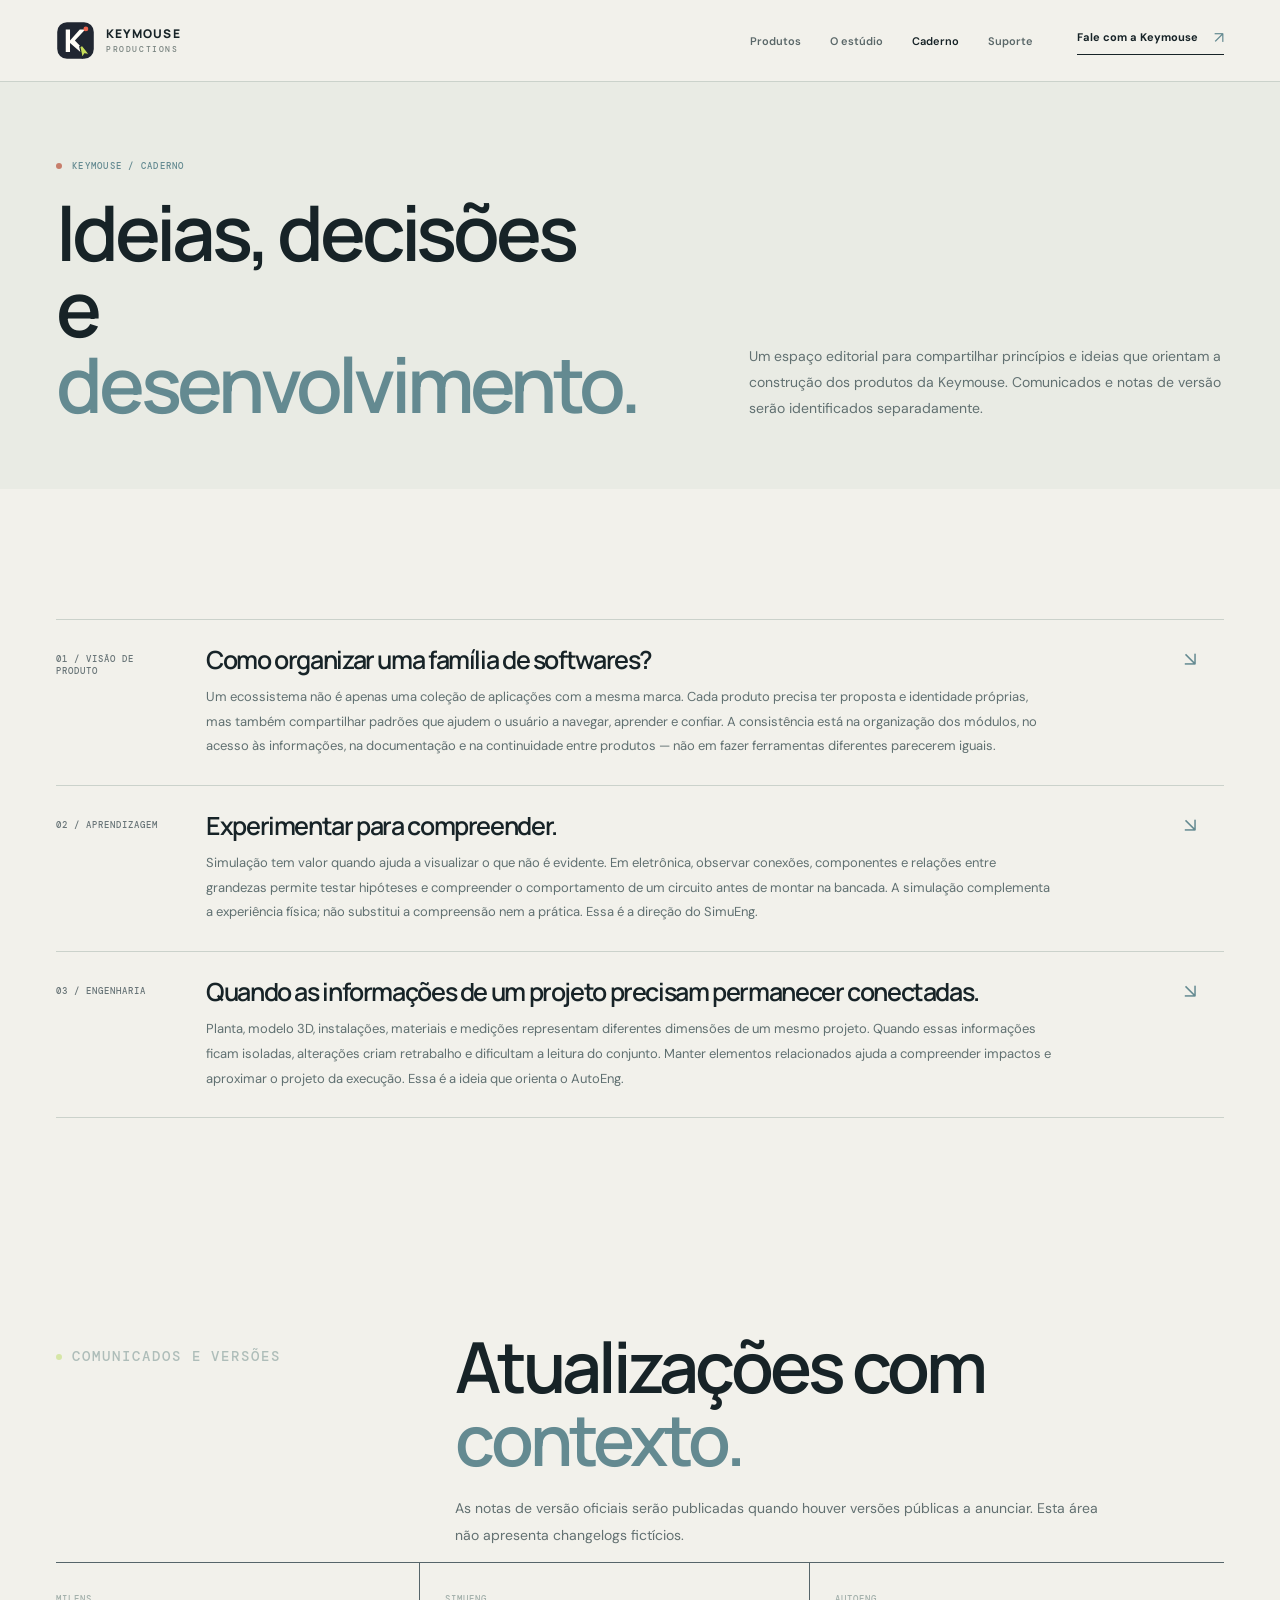
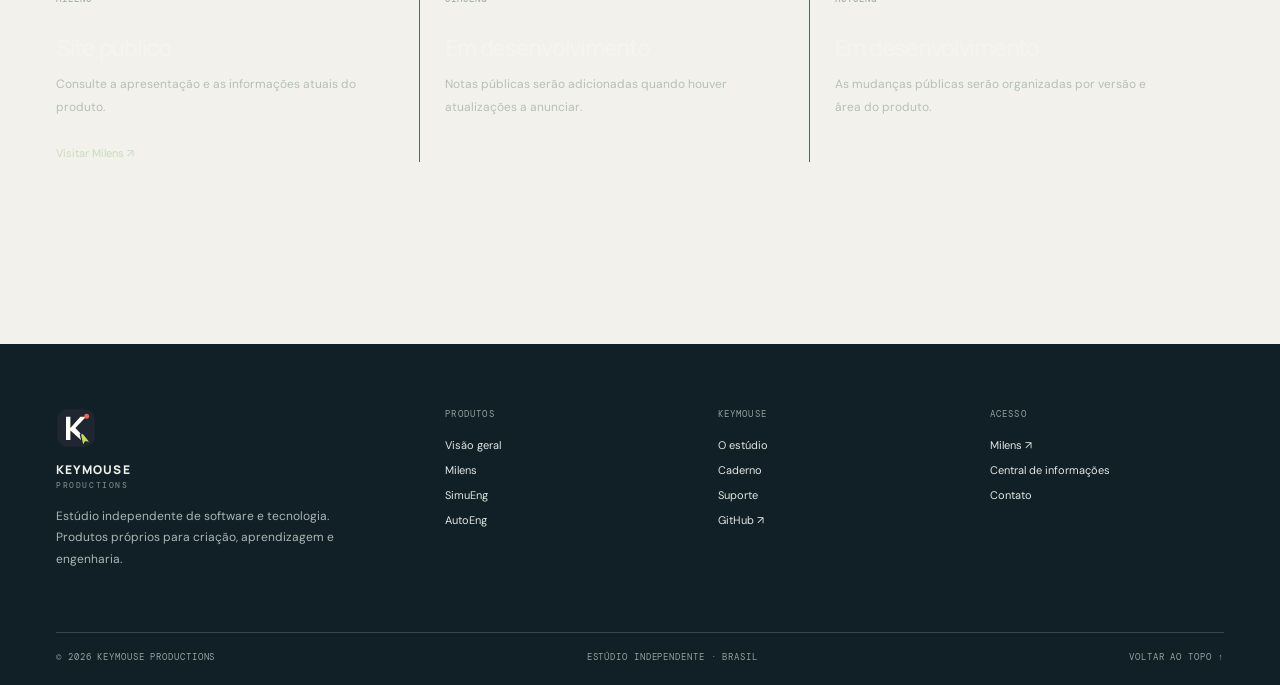
==== commit 9de5fae1: "Replace card grid with editorial software studio design" ====
--- a/journal/index.html
+++ b/journal/index.html
@@ -1,5 +1,5 @@
-<!doctype html><html lang="pt-BR"><head><meta charset="utf-8"><meta name="viewport" content="width=device-width, initial-scale=1"><meta name="theme-color" content="#12242e"><meta name="description" content="Notas editoriais da Keymouse Productions sobre produto, software, simulação e engenharia."><meta property="og:type" content="website"><meta property="og:site_name" content="Keymouse Productions"><meta property="og:title" content="Caderno — Keymouse Productions"><meta property="og:description" content="Notas editoriais da Keymouse Productions sobre produto, software, simulação e engenharia."><link rel="icon" href="/assets/mark.svg" type="image/svg+xml"><link rel="stylesheet" href="/assets/enterprise.css?v=1"><script src="/assets/enterprise.js?v=1" defer></script><title>Caderno — Keymouse Productions</title></head><body id="top"><header class="site-header"><div class="header-inner"><a class="brand" href="/" aria-label="Keymouse Productions — início"><img src="/assets/mark.svg" alt=""><span class="brand-word">KEYMOUSE<small>PRODUCTIONS</small></span></a><button class="menu-toggle" data-menu-toggle type="button" aria-expanded="false" aria-label="Abrir menu"><i></i></button><nav class="main-nav" data-main-nav aria-label="Navegação principal"><a href="/products/">Produtos</a><a href="/studio/">O estúdio</a><a href="/journal/">Caderno</a><a href="/support/">Suporte</a></nav><a class="header-cta" href="/studio/#contact">Fale com a Keymouse <b>↗</b></a></div></header><main><section class="catalog-header"><div class="catalog-header-inner"><div><p class="eyebrow" style="margin-bottom:30px">KEYMOUSE / CADERNO</p><h1>Ideias, decisões<br>e <em>desenvolvimento.</em></h1></div><p class="body-lead">Um espaço editorial para compartilhar princípios e ideias que orientam a construção dos produtos da Keymouse. Comunicados e notas de versão serão identificados separadamente.</p></div></section><section class="section"><div class="wrap">
-<article class="editorial-entry" id="ecosystem"><span class="micro">VISÃO DE PRODUTO / 01</span><div><h3>Como organizar uma família de softwares?</h3><p>Um ecossistema não é apenas uma coleção de aplicações com a mesma marca. Cada produto precisa ter proposta e identidade próprias, mas também precisa compartilhar padrões que ajudem o usuário a navegar, aprender e confiar. A consistência está na organização dos módulos, no acesso às informações, na documentação e na continuidade entre produtos — não em fazer ferramentas diferentes parecerem iguais.</p></div><span class="arrow">↘</span></article>
-<article class="editorial-entry" id="simulation"><span class="micro">APRENDIZAGEM / 02</span><div><h3>Experimentar para compreender.</h3><p>Simulação tem valor quando ajuda a visualizar o que não é evidente. Em eletrônica, observar conexões, componentes e relações entre grandezas permite testar hipóteses e compreender o comportamento de um circuito antes de montar na bancada. A simulação complementa a experiência física; não substitui a compreensão nem a prática. Essa é a direção do SimuEng.</p></div><span class="arrow">↘</span></article>
-<article class="editorial-entry" id="engineering"><span class="micro">ENGENHARIA / 03</span><div><h3>Quando as informações de um projeto precisam permanecer conectadas.</h3><p>Planta, modelo 3D, instalações, materiais e medições representam diferentes dimensões de um mesmo projeto. Quando essas informações ficam isoladas, alterações criam retrabalho e dificultam a leitura do conjunto. Manter elementos relacionados ajuda a compreender impactos e aproximar o projeto da execução. Essa é a ideia que orienta o AutoEng.</p></div><span class="arrow">↘</span></article>
-</div></section><section class="section tight ecosystem"><div class="wrap"><div class="section-head"><div><p class="eyebrow light">COMUNICADOS E NOTAS DE VERSÃO</p><h2>Atualizações com<br><em>contexto.</em></h2></div><p class="body-lead">Notas de versão oficiais serão publicadas quando houver versões públicas a anunciar. Esta área não apresenta changelogs fictícios.</p></div><div class="ecosystem-grid"><article class="ecosystem-item"><span class="num">MILENS</span><h3>Site público</h3><p>Consulte a apresentação e as informações atuais do produto.</p><a href="https://milens.com.br/" target="_blank" rel="noopener noreferrer" style="display:inline-block;margin-top:17px;color:#c9dac5;font-size:11px">Visitar Milens ↗</a></article><article class="ecosystem-item"><span class="num">SIMUENG</span><h3>Em desenvolvimento</h3><p>Notas públicas serão adicionadas quando houver atualizações a anunciar.</p></article><article class="ecosystem-item"><span class="num">AUTOENG</span><h3>Em desenvolvimento</h3><p>As mudanças públicas serão organizadas por versão e área do produto.</p></article></div></div></section></main><footer class="site-footer"><div class="footer-main"><div class="footer-about"><img src="/assets/mark.svg" alt=""><div class="brand-word">KEYMOUSE<small>PRODUCTIONS</small></div><p>Estúdio independente de software e tecnologia. Desenvolvemos produtos próprios para criação, aprendizagem e engenharia.</p></div><div class="footer-col"><strong>PRODUTOS</strong><a href="/products/">Visão geral</a><a href="/products/milens/">Milens</a><a href="/products/simueng/">SimuEng</a><a href="/products/autoeng/">AutoEng</a></div><div class="footer-col"><strong>KEYMOUSE</strong><a href="/studio/">O estúdio</a><a href="/journal/">Caderno</a><a href="/support/">Suporte</a><a href="https://github.com/JoaoManoP" target="_blank" rel="noopener noreferrer">GitHub ↗</a></div><div class="footer-col"><strong>LINKS OFICIAIS</strong><a href="https://milens.com.br/" target="_blank" rel="noopener noreferrer">Milens ↗</a><a href="/support/">Central de informações</a><a href="/studio/#contact">Contato</a></div></div><div class="footer-bottom"><span>© 2026 KEYMOUSE PRODUCTIONS</span><span>ESTÚDIO INDEPENDENTE · BRASIL</span><a href="#top">VOLTAR AO TOPO ↑</a></div></footer></body></html>+<!doctype html><html lang="pt-BR"><head><meta charset="utf-8"><meta name="viewport" content="width=device-width, initial-scale=1"><meta name="theme-color" content="#142126"><meta name="description" content="Notas editoriais da Keymouse Productions sobre produto, software, simulação e engenharia."><meta property="og:type" content="website"><meta property="og:site_name" content="Keymouse Productions"><meta property="og:title" content="Caderno — Keymouse Productions"><meta property="og:description" content="Notas editoriais da Keymouse Productions sobre produto, software, simulação e engenharia."><link rel="icon" href="/assets/mark.svg" type="image/svg+xml"><link rel="stylesheet" href="/assets/editorial.css?v=1"><script src="/assets/editorial.js?v=1" defer></script><title>Caderno — Keymouse Productions</title></head><body id="top"><header class="site-header"><div class="header-inner"><a class="brand" href="/" aria-label="Keymouse Productions — início"><img src="/assets/mark.svg" alt=""><span class="brand-word">KEYMOUSE<small>PRODUCTIONS</small></span></a><button class="menu-toggle" data-menu-toggle type="button" aria-expanded="false" aria-label="Abrir menu"><i></i></button><nav class="main-nav" data-main-nav aria-label="Navegação principal"><a href="/products/">Produtos</a><a href="/studio/">O estúdio</a><a href="/journal/">Caderno</a><a href="/support/">Suporte</a></nav><a class="header-cta" href="/studio/#contact">Fale com a Keymouse <b>↗</b></a></div></header><main><section class="editorial-hero"><div class="editorial-hero-inner"><div><p class="eyebrow">KEYMOUSE / CADERNO</p><h1>Ideias, decisões<br>e <em>desenvolvimento.</em></h1></div><p class="lead">Um espaço editorial para compartilhar princípios e ideias que orientam a construção dos produtos da Keymouse. Comunicados e notas de versão serão identificados separadamente.</p></div></section><section class="section"><div class="wrap">
+<article class="editorial-entry" id="ecosystem"><span class="micro">01 / VISÃO DE PRODUTO</span><div><h3>Como organizar uma família de softwares?</h3><p>Um ecossistema não é apenas uma coleção de aplicações com a mesma marca. Cada produto precisa ter proposta e identidade próprias, mas também compartilhar padrões que ajudem o usuário a navegar, aprender e confiar. A consistência está na organização dos módulos, no acesso às informações, na documentação e na continuidade entre produtos — não em fazer ferramentas diferentes parecerem iguais.</p></div><span class="arrow">↘</span></article>
+<article class="editorial-entry" id="simulation"><span class="micro">02 / APRENDIZAGEM</span><div><h3>Experimentar para compreender.</h3><p>Simulação tem valor quando ajuda a visualizar o que não é evidente. Em eletrônica, observar conexões, componentes e relações entre grandezas permite testar hipóteses e compreender o comportamento de um circuito antes de montar na bancada. A simulação complementa a experiência física; não substitui a compreensão nem a prática. Essa é a direção do SimuEng.</p></div><span class="arrow">↘</span></article>
+<article class="editorial-entry" id="engineering"><span class="micro">03 / ENGENHARIA</span><div><h3>Quando as informações de um projeto precisam permanecer conectadas.</h3><p>Planta, modelo 3D, instalações, materiais e medições representam diferentes dimensões de um mesmo projeto. Quando essas informações ficam isoladas, alterações criam retrabalho e dificultam a leitura do conjunto. Manter elementos relacionados ajuda a compreender impactos e aproximar o projeto da execução. Essa é a ideia que orienta o AutoEng.</p></div><span class="arrow">↘</span></article>
+</div></section><section class="section tight ecosystem"><div class="wrap"><div class="statement"><p class="eyebrow light">COMUNICADOS E VERSÕES</p><div><h2>Atualizações com<br><em>contexto.</em></h2><p>As notas de versão oficiais serão publicadas quando houver versões públicas a anunciar. Esta área não apresenta changelogs fictícios.</p></div></div><div class="principle-list"><article class="principle-item"><span class="micro">MILENS</span><h3>Site público</h3><p>Consulte a apresentação e as informações atuais do produto.</p><a href="https://milens.com.br/" target="_blank" rel="noopener noreferrer" style="display:inline-block;margin-top:15px;color:#c9dcbf;font-size:11px">Visitar Milens ↗</a></article><article class="principle-item"><span class="micro">SIMUENG</span><h3>Em desenvolvimento</h3><p>Notas públicas serão adicionadas quando houver atualizações a anunciar.</p></article><article class="principle-item"><span class="micro">AUTOENG</span><h3>Em desenvolvimento</h3><p>As mudanças públicas serão organizadas por versão e área do produto.</p></article></div></div></section></main><footer class="site-footer"><div class="footer-main"><div class="footer-about"><img src="/assets/mark.svg" alt=""><div class="brand-word">KEYMOUSE<small>PRODUCTIONS</small></div><p>Estúdio independente de software e tecnologia. Produtos próprios para criação, aprendizagem e engenharia.</p></div><div class="footer-col"><strong>PRODUTOS</strong><a href="/products/">Visão geral</a><a href="/products/milens/">Milens</a><a href="/products/simueng/">SimuEng</a><a href="/products/autoeng/">AutoEng</a></div><div class="footer-col"><strong>KEYMOUSE</strong><a href="/studio/">O estúdio</a><a href="/journal/">Caderno</a><a href="/support/">Suporte</a><a href="https://github.com/JoaoManoP" target="_blank" rel="noopener noreferrer">GitHub ↗</a></div><div class="footer-col"><strong>ACESSO</strong><a href="https://milens.com.br/" target="_blank" rel="noopener noreferrer">Milens ↗</a><a href="/support/">Central de informações</a><a href="/studio/#contact">Contato</a></div></div><div class="footer-bottom"><span>© 2026 KEYMOUSE PRODUCTIONS</span><span>ESTÚDIO INDEPENDENTE · BRASIL</span><a href="#top">VOLTAR AO TOPO ↑</a></div></footer></body></html>
--- a/assets/editorial.css
+++ b/assets/editorial.css
@@ -0,0 +1,41 @@
+@import url('https://fonts.googleapis.com/css2?family=DM+Mono:wght@400;500&family=DM+Sans:wght@400;500;600;700&family=Manrope:wght@400;500;600;700;800&display=swap');
+:root{--paper:#f2f1eb;--paper2:#e8e9e2;--ink:#172327;--muted:#697578;--line:#cbd2cb;--dark:#142126;--dark2:#213239;--sage:#c5d5bd;--lime:#d6e6a7;--blue:#648a91;--coral:#c77e6b;--page:min(1380px,calc(100% - 112px));--display:'Manrope',sans-serif;--body:'DM Sans',sans-serif;--mono:'DM Mono',monospace}
+*{box-sizing:border-box}html{scroll-behavior:smooth;scroll-padding-top:90px}body{margin:0;background:var(--paper);color:var(--ink);font-family:var(--body);-webkit-font-smoothing:antialiased}a{color:inherit;text-decoration:none}img{display:block;max-width:100%}button{font:inherit}::selection{background:var(--sage);color:var(--ink)}
+.site-header{height:82px;border-bottom:1px solid var(--line);background:rgba(242,241,235,.96);position:sticky;top:0;z-index:50;backdrop-filter:blur(15px)}.header-inner{width:var(--page);height:100%;margin:auto;display:flex;align-items:center;gap:44px}.brand{display:flex;align-items:center;gap:11px;flex-shrink:0}.brand img{width:39px;height:39px}.brand-word{font:800 12px/1 var(--display);letter-spacing:.09em}.brand-word small{display:block;margin-top:5px;font:500 8px/1 var(--mono);letter-spacing:.2em;color:#78837f}.main-nav{margin-left:auto;display:flex;align-items:center;gap:29px}.main-nav a{font-size:11px;font-weight:600;color:#5b6869;transition:color .2s}.main-nav a:hover,.main-nav a[aria-current=page]{color:var(--ink)}.header-cta{font-size:11px;font-weight:700;border-bottom:1px solid var(--ink);padding:0 0 6px;display:flex;gap:16px;align-items:center}.header-cta b{font-size:16px;font-weight:400;color:var(--blue)}.menu-toggle{display:none;width:42px;height:42px;border:0;background:none;align-items:center;justify-content:center}.menu-toggle i,.menu-toggle i:after{display:block;width:19px;height:1.5px;background:var(--ink);position:relative}.menu-toggle i:after{content:"";position:absolute;top:6px}
+.wrap{width:var(--page);margin:auto}.eyebrow{display:flex;align-items:center;gap:10px;font:500 9px var(--mono);letter-spacing:.14em;text-transform:uppercase;color:var(--blue);margin:0 0 22px}.eyebrow:before{content:"";width:6px;height:6px;background:var(--coral);border-radius:50%}.eyebrow.light{color:#aebdb9}.eyebrow.light:before{background:var(--lime)}.eyebrow span{opacity:.65}
+h1,h2,h3,h4{font-family:var(--display);letter-spacing:-.055em;font-weight:600;margin-top:0}h1{font-size:clamp(58px,7.3vw,104px);line-height:.99;margin-bottom:28px}h2{font-size:clamp(42px,5vw,70px);line-height:1.03;margin-bottom:20px}h3{font-size:28px;line-height:1.12;margin-bottom:11px}h1 em,h2 em{font-style:normal;color:var(--blue)}p{line-height:1.8}.lead{font-size:16px;line-height:1.85;color:#5b696a;max-width:610px;margin:0}.lead-light{color:#bbc6c1}.micro{font:500 9px var(--mono);letter-spacing:.11em;text-transform:uppercase;color:var(--muted)}
+.button{display:inline-flex;align-items:center;gap:22px;padding:14px 0;border-bottom:1px solid currentColor;font-size:11px;font-weight:700;transition:gap .2s}.button:hover{gap:30px}.button b{font-size:17px;font-weight:400;color:var(--blue)}.button.dark{color:#fff;border-color:#788783}.button.dark b{color:var(--lime)}.button.light{color:var(--ink)}
+/* Hero is a continuous canvas: typography first, image second, no device mockup/card. */
+.hero{background:var(--paper);position:relative;overflow:hidden}.hero-inner{width:var(--page);min-height:670px;margin:auto;display:grid;grid-template-columns:.91fr 1.09fr;align-items:center;gap:5%;padding:83px 0 91px}.hero-copy{position:relative;z-index:2}.hero h1{font-size:clamp(65px,7vw,102px);max-width:780px}.hero h1 em{color:var(--blue)}.hero .lead{max-width:540px}.hero-actions{display:flex;gap:29px;align-items:center;margin-top:34px}.hero-visual{position:relative;padding:28px 0 25px 18px}.hero-visual:before{content:"";position:absolute;top:0;left:0;width:72%;height:100%;border-left:1px solid var(--line);border-top:1px solid var(--line);z-index:0}.hero-visual img{width:100%;aspect-ratio:1.52;object-fit:cover;position:relative;z-index:1}.hero-visual-label{position:absolute;top:0;right:0;color:#73827e;font:9px var(--mono);letter-spacing:.12em;writing-mode:vertical-rl}.hero-visual-index{position:absolute;right:-8px;bottom:-23px;font:700 clamp(80px,12vw,158px)/.85 var(--display);letter-spacing:-.1em;color:#dfe3d9;z-index:2}.hero-visual-caption{position:absolute;left:-11px;bottom:0;z-index:3;background:var(--dark);color:#e9eee8;padding:11px 14px;font:9px var(--mono);letter-spacing:.08em}.hero-side-note{position:absolute;left:0;bottom:0;color:#75817e;font:9px var(--mono);letter-spacing:.1em}
+.studio-line{background:var(--dark);color:#fff}.studio-line-inner{width:var(--page);margin:auto;min-height:92px;display:flex;align-items:center;justify-content:space-between;gap:30px}.studio-line p{font:600 clamp(15px,1.6vw,20px)/1.45 var(--display);margin:0;max-width:900px}.studio-line span{font:9px var(--mono);letter-spacing:.12em;color:#adbbb5;white-space:nowrap}
+.section{padding:130px 0}.section.tight{padding:82px 0}.section-head{display:grid;grid-template-columns:1fr .7fr;gap:70px;align-items:end;margin-bottom:56px}.section-head h2{margin:0}.section-head .lead{font-size:14px;max-width:490px;justify-self:end}
+.product-index{display:flex;align-items:center;justify-content:space-between;margin-bottom:26px}.product-index span{font:9px var(--mono);letter-spacing:.12em;color:#788680}
+.product-feature{display:grid;grid-template-columns:1.14fr .86fr;gap:7%;align-items:center;padding:0 0 78px;border-bottom:1px solid var(--line);margin-bottom:74px}.product-feature:last-child{margin-bottom:0}.product-feature.reverse{grid-template-columns:.86fr 1.14fr}.product-feature.reverse .product-image{order:2}.product-feature.reverse .product-copy{order:1}
+.product-image{position:relative;min-width:0}.product-image a{display:block}.product-image img{width:100%;aspect-ratio:1.45;object-fit:cover}.product-image .image-caption{display:flex;justify-content:space-between;gap:15px;margin-top:13px;color:#6f7c79;font:9px var(--mono);letter-spacing:.08em}.product-copy{padding:7px 0}.product-meta{display:flex;justify-content:space-between;align-items:center;gap:14px;font:9px var(--mono);letter-spacing:.1em;color:#76837f;text-transform:uppercase;padding-bottom:18px;border-bottom:1px solid var(--line)}.product-status{display:flex;align-items:center;gap:7px}.product-status:before{content:"";width:6px;height:6px;border-radius:50%;background:#80a18a}.product-status.dev:before{background:#c1a36d}.product-copy h3{font-size:clamp(40px,4vw,58px);margin:25px 0 15px}.product-copy p{font-size:14px;line-height:1.9;color:#5d6a6b;max-width:530px;margin:0}.product-tags{display:flex;flex-wrap:wrap;gap:18px;margin:25px 0 27px}.product-tags span{font:9px var(--mono);color:#657572;letter-spacing:.04em}.product-tags span:before{content:"— ";color:var(--blue)}.product-link{display:inline-flex;align-items:center;gap:25px;padding-top:16px;border-top:1px solid var(--line);min-width:190px;font-size:11px;font-weight:700}.product-link b{font-size:17px;color:var(--blue);font-weight:400}
+.text-divider{border-top:1px solid var(--line);padding-top:17px}.statement{display:grid;grid-template-columns:.6fr 1.4fr;gap:70px;align-items:start}.statement .eyebrow{margin-top:13px}.statement h2{font-size:clamp(43px,5.5vw,76px);max-width:900px}.statement p{max-width:670px;color:#627071;font-size:14px;line-height:1.9}
+.principle-list{display:grid;grid-template-columns:repeat(3,1fr);border-top:1px solid #56656a}.principle-item{padding:23px 26px 0 0;margin-right:25px}.principle-item:not(:last-child){border-right:1px solid #56656a}.principle-item .micro{color:#a4b1ac}.principle-item h3{color:#f4f5ef;font-size:23px;margin:28px 0 10px}.principle-item p{color:#b3c0bb;font-size:12px;line-height:1.9;max-width:320px}
+.journal-list{border-top:1px solid var(--line)}.journal-row{display:grid;grid-template-columns:110px 1fr 40px;gap:28px;align-items:center;padding:24px 0;border-bottom:1px solid var(--line)}.journal-row .micro{color:#788680}.journal-row h3{font-size:21px;margin:0}.journal-row p{font-size:12px;color:#687575;line-height:1.6;margin:7px 0 0}.journal-row b{font-size:19px;font-weight:400;color:var(--blue)}
+.studio-feature{display:grid;grid-template-columns:1.2fr .8fr;gap:9%;align-items:center}.studio-feature h2{font-size:clamp(44px,5vw,68px)}.studio-feature p{font-size:14px;line-height:1.9;color:#607070;max-width:650px}.studio-symbol{display:flex;justify-content:center;align-items:center;min-height:260px;position:relative}.studio-symbol:before{content:"";position:absolute;width:220px;height:220px;border:1px solid #cbd4cd;border-radius:50%}.studio-symbol img{width:150px;height:150px;object-fit:contain;position:relative}
+.contact-band{padding:42px 0;border-top:1px solid var(--line);border-bottom:1px solid var(--line);display:flex;justify-content:space-between;align-items:center;gap:30px}.contact-band h2{font-size:clamp(38px,4.8vw,62px);margin:0}.contact-band p{font:9px var(--mono);letter-spacing:.12em;color:#73817d;margin:0 0 14px}
+.site-footer{background:#111f26;color:#e8eee8;margin-top:100px}.footer-main{width:var(--page);margin:auto;padding:64px 0 49px;display:grid;grid-template-columns:1.5fr 1fr 1fr 1fr;gap:38px}.footer-about img{width:40px;height:40px;margin-bottom:16px}.footer-about .brand-word{color:#edf1eb}.footer-about p{font-size:12px;color:#aab8b4;line-height:1.8;max-width:280px;margin-top:17px}.footer-col strong{display:block;font:9px var(--mono);letter-spacing:.13em;color:#91a39d;margin-bottom:18px}.footer-col a{display:block;margin:11px 0;color:#e0e8e1;font-size:11px}.footer-col a:hover{color:var(--lime)}.footer-bottom{width:var(--page);margin:auto;padding:18px 0 22px;border-top:1px solid #34464a;display:flex;justify-content:space-between;gap:20px;color:#94a39e;font:9px var(--mono);letter-spacing:.1em}
+.catalog-hero{padding:82px 0 75px;background:#e9ebe4}.catalog-hero-inner{width:var(--page);margin:auto;display:grid;grid-template-columns:1.1fr .9fr;gap:60px;align-items:end}.catalog-hero h1{font-size:clamp(57px,6vw,83px);margin:0}.catalog-hero .lead{font-size:14px;color:#647172;max-width:490px}
+.catalog-filter{width:var(--page);margin:0 auto 45px;display:flex;align-items:center;justify-content:space-between;gap:20px;padding-bottom:15px;border-bottom:1px solid var(--line)}.filter-buttons{display:flex;gap:23px;flex-wrap:wrap}.filter-button{padding:0 0 6px;border:0;border-bottom:1px solid transparent;background:none;color:#697776;font-size:10px;cursor:pointer}.filter-button[aria-pressed=true]{border-color:var(--ink);color:var(--ink)}.catalog-filter .micro{color:#788580}
+.product-detail-hero{padding:70px 0 82px}.product-detail-inner{width:var(--page);margin:auto;display:grid;grid-template-columns:.85fr 1.15fr;gap:7%;align-items:center}.breadcrumbs{font:9px var(--mono);letter-spacing:.1em;color:#7b8884;display:flex;gap:10px;margin-bottom:30px}.breadcrumbs span{color:var(--blue)}.product-kicker{font:9px var(--mono);letter-spacing:.13em;color:var(--blue);margin-bottom:20px}.product-detail-hero h1{font-size:clamp(56px,6vw,82px);margin:0 0 20px}.product-detail-hero .lead{font-size:15px}.product-hero-image{position:relative}.product-hero-image img{width:100%;aspect-ratio:1.52;object-fit:cover}.product-hero-image:after{content:"";position:absolute;left:-18px;bottom:-18px;width:45%;height:60%;border-left:1px solid var(--line);border-bottom:1px solid var(--line);z-index:-1}.product-hero-image .image-caption{display:flex;justify-content:space-between;margin-top:14px;font:9px var(--mono);letter-spacing:.08em;color:#75817d}
+.product-anchor-nav{border-top:1px solid var(--line);border-bottom:1px solid var(--line)}.product-anchor-inner{width:var(--page);margin:auto;display:flex;gap:35px;overflow:auto}.product-anchor-inner a{padding:15px 0;white-space:nowrap;font:9px var(--mono);letter-spacing:.1em;color:#687673;text-transform:uppercase}.product-anchor-inner a:hover{color:var(--ink)}
+.product-overview{display:grid;grid-template-columns:.75fr 1.25fr;gap:70px}.product-overview h2{font-size:clamp(40px,4.6vw,62px)}.product-overview p{font-size:14px;color:#637171;line-height:1.9;max-width:760px}
+.spec-list{border-top:1px solid var(--line)}.spec-row{display:grid;grid-template-columns:65px .65fr 1fr;gap:25px;padding:24px 0;border-bottom:1px solid var(--line);align-items:start}.spec-row .micro{padding-top:6px}.spec-row h3{font-size:22px;margin:0}.spec-row p{font-size:12px;color:#637171;line-height:1.8;margin:0;max-width:620px}
+.gallery{display:grid;grid-template-columns:1fr 1fr;column-gap:28px;row-gap:45px}.gallery-item:first-child{grid-column:1/-1}.gallery-item img{width:100%;aspect-ratio:1.6;object-fit:cover}.gallery-item:first-child img{aspect-ratio:1.9}.gallery-item h3{font-size:17px;margin:14px 0 4px}.gallery-item p{font:9px var(--mono);letter-spacing:.08em;color:#73827d;margin:0}
+.status-line{border-top:1px solid var(--line);border-bottom:1px solid var(--line);padding:24px 0;display:flex;align-items:center;justify-content:space-between;gap:25px}.status-line h3{font-size:22px;margin:0 0 6px}.status-line p{font-size:12px;color:#657372;margin:0}.status-pill{font:9px var(--mono);letter-spacing:.08em;color:#657a66;text-transform:uppercase}
+.studio-hero{background:var(--dark);color:white;padding:82px 0}.studio-hero-inner{width:var(--page);margin:auto;display:grid;grid-template-columns:1.15fr .85fr;gap:8%;align-items:center}.studio-hero h1{font-size:clamp(59px,6.5vw,89px);color:white}.studio-hero h1 em{color:var(--lime)}.studio-hero p{font-size:14px;line-height:1.9;color:#bdc8c2;max-width:700px}.studio-hero-art{min-height:310px;display:flex;align-items:center;justify-content:center;position:relative}.studio-hero-art:before{content:"";position:absolute;width:260px;height:260px;border:1px solid #536365;border-radius:50%}.studio-hero-art img{width:190px;height:190px;object-fit:contain;position:relative}
+.capability-list{display:grid;grid-template-columns:repeat(4,1fr);border-top:1px solid var(--line)}.capability-item{padding:20px 24px 0 0;margin-right:22px}.capability-item:not(:last-child){border-right:1px solid var(--line)}.capability-item h3{font-size:20px;margin:26px 0 8px}.capability-item p{font-size:11px;color:#687674;line-height:1.8;margin:0;max-width:230px}
+.process-list{display:grid;grid-template-columns:repeat(4,1fr);border-top:1px solid var(--line)}.process-item{padding:22px 18px 0 0;position:relative}.process-item:before{content:"";position:absolute;top:-4px;left:0;width:7px;height:7px;border-radius:50%;background:var(--blue)}.process-item .micro{display:block;margin:7px 0 18px}.process-item h3{font-size:20px}.process-item p{font-size:11px;line-height:1.8;color:#687674}
+.editorial-hero{padding:78px 0 67px;background:#e9ebe4}.editorial-hero-inner{width:var(--page);margin:auto;display:grid;grid-template-columns:1fr .75fr;gap:60px;align-items:end}.editorial-hero h1{font-size:clamp(55px,6vw,82px);margin:0}.editorial-hero .lead{font-size:14px;color:#617071}
+.editorial-entry{display:grid;grid-template-columns:120px 1fr 40px;gap:30px;padding:26px 0;border-bottom:1px solid var(--line);align-items:start}.editorial-entry:first-child{border-top:1px solid var(--line)}.editorial-entry .micro{padding-top:7px}.editorial-entry h3{font-size:25px;margin:0 0 11px}.editorial-entry p{margin:0;max-width:850px;color:#607071;font-size:13px;line-height:1.9}.editorial-entry .arrow{font-size:20px;color:var(--blue)}
+.support-hero{padding:80px 0 65px;background:#e9ebe4}.support-hero-inner{width:var(--page);margin:auto;display:grid;grid-template-columns:1fr .75fr;gap:60px;align-items:end}.support-hero h1{font-size:clamp(52px,5.8vw,78px);margin:0}.support-hero .lead{font-size:14px;color:#617071}
+.support-product{display:grid;grid-template-columns:180px 1fr 170px;gap:30px;padding:24px 0;border-bottom:1px solid var(--line);align-items:center}.support-product:first-child{border-top:1px solid var(--line)}.support-product .micro{color:#71817d}.support-product h3{font-size:23px;margin:0}.support-product p{font-size:12px;color:#677573;line-height:1.75;margin:6px 0 0}.support-product a{justify-self:end;font-size:10px;font-weight:700;border-bottom:1px solid var(--ink);padding-bottom:6px}
+.faq-list{max-width:950px;border-top:1px solid var(--line)}.faq-item{border-bottom:1px solid var(--line)}.faq-question{width:100%;padding:20px 0;display:flex;justify-content:space-between;gap:25px;border:0;background:none;text-align:left;color:var(--ink);font:600 15px var(--display);cursor:pointer}.faq-question b{color:var(--blue);font:400 20px var(--body)}.faq-answer{display:none;max-width:780px;padding:0 45px 20px 0;color:#667674;font-size:12px;line-height:1.85}.faq-question[aria-expanded=true]+.faq-answer{display:block}
+.not-found{min-height:60vh;display:grid;place-items:center;text-align:center;padding:50px 20px}.not-found h1{font-size:clamp(100px,16vw,170px);color:var(--blue);margin:0}.not-found p{color:var(--muted)}
+@media(max-width:1050px){:root{--page:calc(100% - 64px)}.header-inner{gap:18px}.main-nav{gap:16px}.hero-inner{gap:4%}.product-feature,.product-feature.reverse{gap:4%}.product-copy h3{font-size:43px}.product-detail-inner{gap:4%}}
+@media(max-width:720px){:root{--page:calc(100% - 34px)}html{scroll-padding-top:72px}.site-header{height:72px}.header-inner{gap:10px}.brand img{width:37px;height:37px}.brand-word{font-size:11px}.brand-word small{font-size:7px}.menu-toggle{display:flex;margin-left:auto}.main-nav{display:none;position:fixed;left:0;right:0;top:72px;background:var(--paper);padding:13px 17px 20px;border-bottom:1px solid var(--line);flex-direction:column;align-items:stretch;gap:0}.main-nav.is-open{display:flex}.main-nav a{padding:14px 4px;border-bottom:1px solid var(--line);font-size:13px}.header-cta{display:none}.hero-inner{min-height:0;grid-template-columns:1fr;padding:58px 0 53px;gap:45px}.hero h1{font-size:clamp(54px,12vw,76px)}.hero .lead{font-size:14px}.hero-visual{padding:18px 0 20px 10px}.hero-visual-label{font-size:7px;right:-5px}.hero-visual-index{font-size:80px;right:-5px;bottom:-14px}.hero-visual-caption{left:-6px;bottom:7px;font-size:7px}.hero-actions{gap:22px;flex-wrap:wrap}.studio-line-inner{padding:20px 0;align-items:flex-start;flex-direction:column;gap:9px}.studio-line p{font-size:14px}.studio-line span{font-size:8px}.section{padding:78px 0}.section.tight{padding:54px 0}.section-head{grid-template-columns:1fr;gap:13px;margin-bottom:31px}.section-head h2{font-size:clamp(39px,10vw,51px)}.section-head .lead{justify-self:start;font-size:12px}.product-feature,.product-feature.reverse{grid-template-columns:1fr;gap:25px;padding-bottom:45px;margin-bottom:45px}.product-feature.reverse .product-image,.product-feature.reverse .product-copy{order:initial}.product-image img{aspect-ratio:1.42}.product-copy h3{font-size:39px;margin:20px 0 10px}.product-copy p{font-size:12px}.product-tags{gap:12px;margin:18px 0 20px}.product-index{margin-bottom:17px}.statement{grid-template-columns:1fr;gap:16px}.statement h2{font-size:clamp(40px,10vw,54px)}.statement p{font-size:12px}.principle-list{grid-template-columns:1fr}.principle-item{padding:19px 0;margin:0;border-right:0!important;border-bottom:1px solid #526167}.principle-item:last-child{border-bottom:0}.principle-item h3{margin:18px 0 7px}.journal-row{grid-template-columns:68px 1fr 20px;gap:12px;padding:18px 0}.journal-row h3{font-size:16px}.journal-row p{font-size:10px}.studio-feature{grid-template-columns:1fr;gap:20px}.studio-feature h2{font-size:43px}.studio-feature p{font-size:12px}.studio-symbol{min-height:150px;border-top:1px solid var(--line)}.studio-symbol:before{width:135px;height:135px}.studio-symbol img{width:95px;height:95px}.contact-band{align-items:flex-start;flex-direction:column;padding:27px 0;gap:17px}.contact-band h2{font-size:40px}.footer-main{grid-template-columns:1fr 1fr;gap:25px;padding:40px 0 30px}.footer-about{grid-column:1/-1}.footer-bottom{flex-direction:column;gap:8px;font-size:8px}.catalog-hero{padding:55px 0 43px}.catalog-hero-inner,.editorial-hero-inner,.support-hero-inner{grid-template-columns:1fr;gap:16px}.catalog-hero h1,.editorial-hero h1,.support-hero h1{font-size:clamp(47px,11vw,65px)}.catalog-hero .lead,.editorial-hero .lead,.support-hero .lead{font-size:12px}.catalog-filter{align-items:flex-start;flex-direction:column;gap:13px;margin-bottom:28px}.filter-buttons{gap:15px}.filter-button{font-size:9px}.product-detail-hero{padding:51px 0 55px}.product-detail-inner{grid-template-columns:1fr;gap:28px}.product-detail-hero h1{font-size:clamp(53px,12vw,72px)}.product-detail-hero .lead{font-size:13px}.product-hero-image img{aspect-ratio:1.4}.product-anchor-inner{gap:18px}.product-anchor-inner a{font-size:8px}.product-overview{grid-template-columns:1fr;gap:12px}.product-overview h2{font-size:41px}.product-overview p{font-size:12px}.spec-row{grid-template-columns:35px 1fr;gap:8px 15px;padding:19px 0}.spec-row h3{font-size:18px}.spec-row p{grid-column:2;font-size:11px}.gallery{grid-template-columns:1fr;gap:28px}.gallery-item:first-child{grid-column:auto}.gallery-item img,.gallery-item:first-child img{aspect-ratio:1.5}.status-line{align-items:flex-start;flex-direction:column;gap:12px}.studio-hero{padding:58px 0}.studio-hero-inner{grid-template-columns:1fr;gap:15px}.studio-hero h1{font-size:clamp(52px,12vw,72px)}.studio-hero p{font-size:13px}.studio-hero-art{min-height:160px;border-top:1px solid #42545a}.studio-hero-art:before{width:135px;height:135px}.studio-hero-art img{width:100px;height:100px}.capability-list,.process-list{grid-template-columns:1fr 1fr;gap:18px}.capability-item{margin:0;padding:14px 12px 0 0}.capability-item:nth-child(2){border-right:0}.capability-item h3{font-size:17px;margin:18px 0 7px}.capability-item p,.process-item p{font-size:10px}.process-item{padding-right:10px}.process-item h3{font-size:17px}.editorial-hero,.support-hero{padding:55px 0 43px}.editorial-entry{grid-template-columns:1fr 20px;gap:8px;padding:19px 0}.editorial-entry .micro{grid-column:1/-1}.editorial-entry h3{font-size:19px}.editorial-entry p{font-size:11px}.editorial-entry .arrow{grid-column:2;grid-row:2}.support-product{grid-template-columns:1fr 30px;gap:8px 15px;padding:20px 0}.support-product .micro{grid-column:1/-1}.support-product h3{font-size:20px}.support-product p{font-size:11px}.support-product a{grid-column:2;grid-row:2;align-self:center}.faq-question{font-size:13px}.faq-answer{font-size:11px}}
+@media(max-width:390px){.capability-list,.process-list{grid-template-columns:1fr}.hero-actions{align-items:flex-start;flex-direction:column}}
+@media(prefers-reduced-motion:reduce){*,*:before,*:after{scroll-behavior:auto!important;transition:none!important;animation:none!important}}
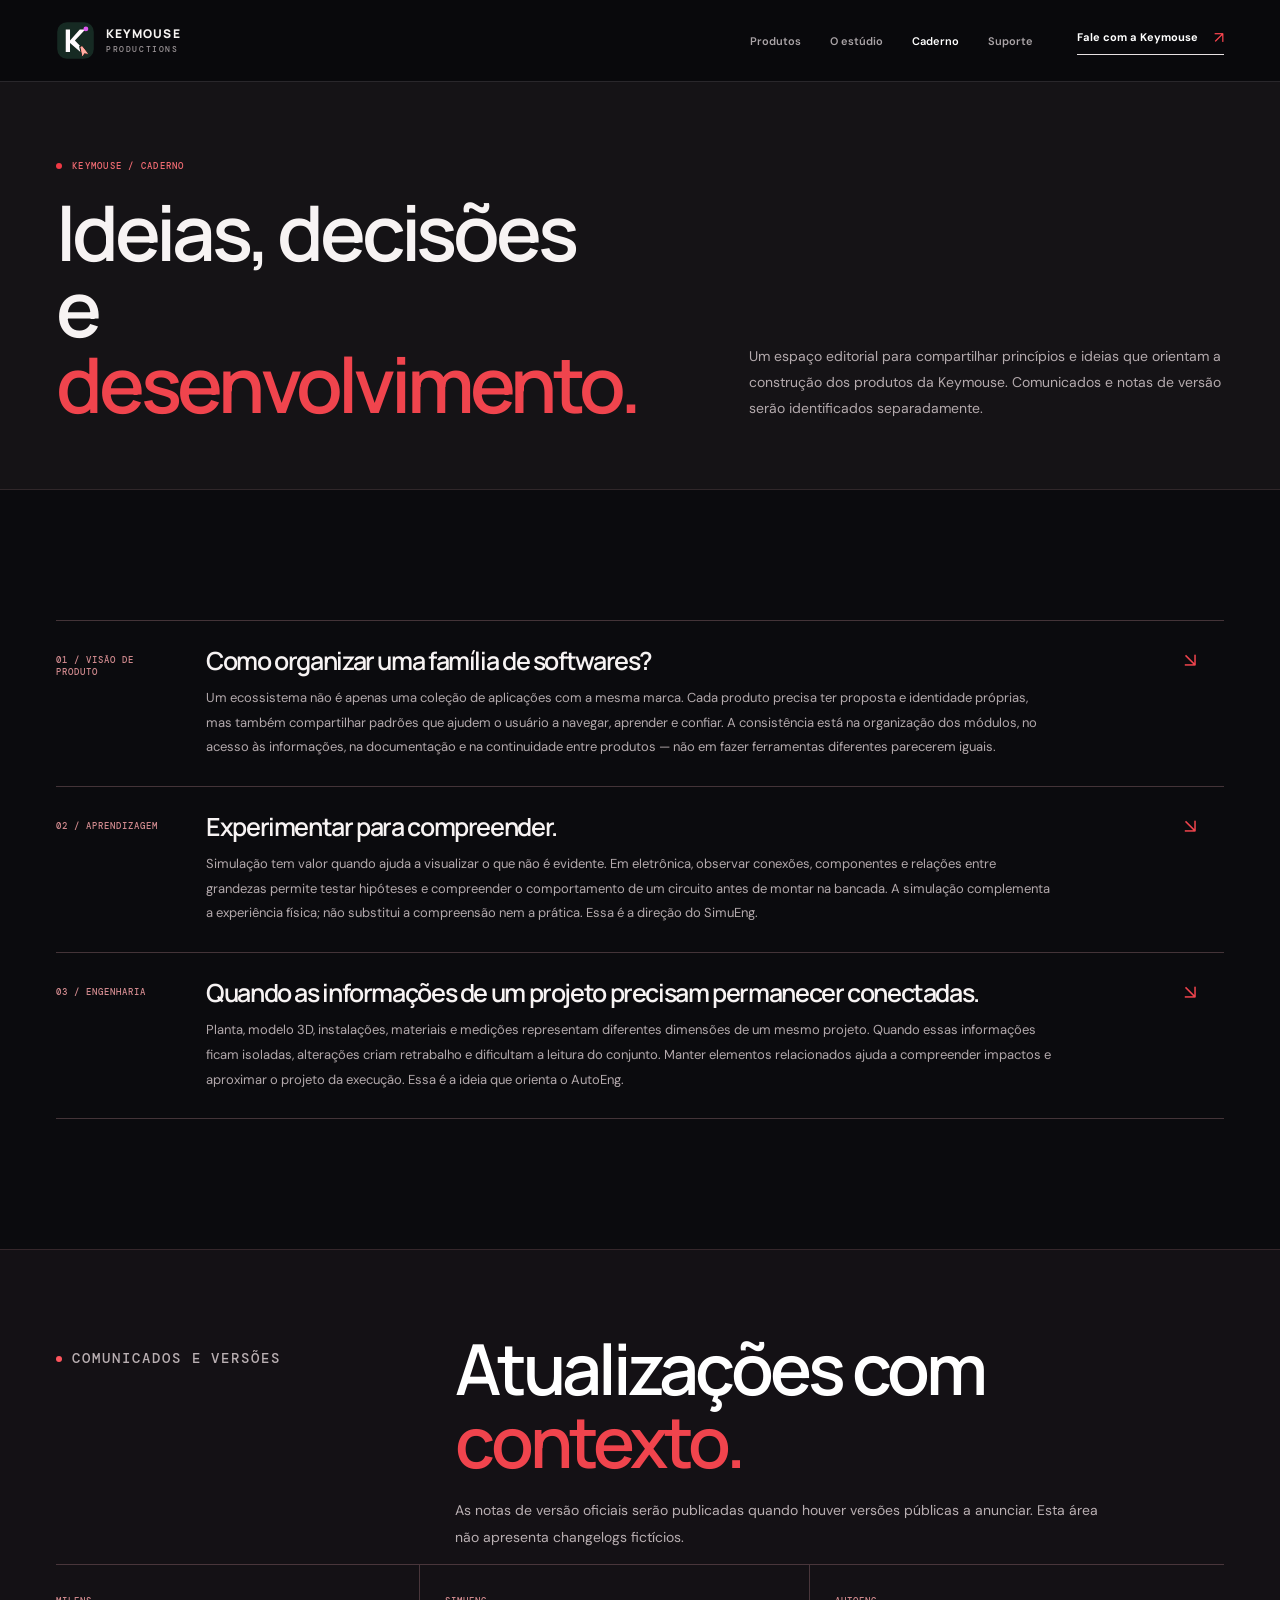
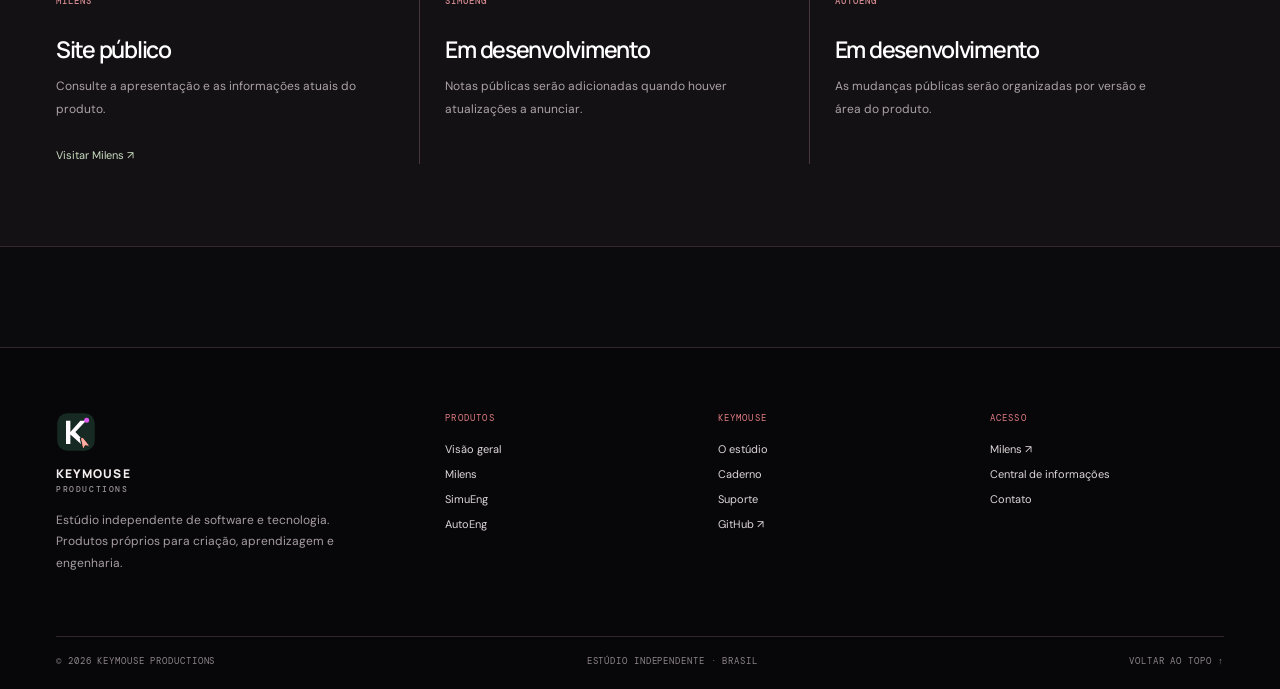
==== commit 0c83d247: "Refresh Keymouse visual stylesheet cache" ====
--- a/journal/index.html
+++ b/journal/index.html
@@ -1,4 +1,4 @@
-<!doctype html><html lang="pt-BR"><head><meta charset="utf-8"><meta name="viewport" content="width=device-width, initial-scale=1"><meta name="theme-color" content="#142126"><meta name="description" content="Notas editoriais da Keymouse Productions sobre produto, software, simulação e engenharia."><meta property="og:type" content="website"><meta property="og:site_name" content="Keymouse Productions"><meta property="og:title" content="Caderno — Keymouse Productions"><meta property="og:description" content="Notas editoriais da Keymouse Productions sobre produto, software, simulação e engenharia."><link rel="icon" href="/assets/mark.svg" type="image/svg+xml"><link rel="stylesheet" href="/assets/editorial.css?v=1"><script src="/assets/editorial.js?v=1" defer></script><title>Caderno — Keymouse Productions</title></head><body id="top"><header class="site-header"><div class="header-inner"><a class="brand" href="/" aria-label="Keymouse Productions — início"><img src="/assets/mark.svg" alt=""><span class="brand-word">KEYMOUSE<small>PRODUCTIONS</small></span></a><button class="menu-toggle" data-menu-toggle type="button" aria-expanded="false" aria-label="Abrir menu"><i></i></button><nav class="main-nav" data-main-nav aria-label="Navegação principal"><a href="/products/">Produtos</a><a href="/studio/">O estúdio</a><a href="/journal/">Caderno</a><a href="/support/">Suporte</a></nav><a class="header-cta" href="/studio/#contact">Fale com a Keymouse <b>↗</b></a></div></header><main><section class="editorial-hero"><div class="editorial-hero-inner"><div><p class="eyebrow">KEYMOUSE / CADERNO</p><h1>Ideias, decisões<br>e <em>desenvolvimento.</em></h1></div><p class="lead">Um espaço editorial para compartilhar princípios e ideias que orientam a construção dos produtos da Keymouse. Comunicados e notas de versão serão identificados separadamente.</p></div></section><section class="section"><div class="wrap">
+<!doctype html><html lang="pt-BR"><head><meta charset="utf-8"><meta name="viewport" content="width=device-width, initial-scale=1"><meta name="theme-color" content="#142126"><meta name="description" content="Notas editoriais da Keymouse Productions sobre produto, software, simulação e engenharia."><meta property="og:type" content="website"><meta property="og:site_name" content="Keymouse Productions"><meta property="og:title" content="Caderno — Keymouse Productions"><meta property="og:description" content="Notas editoriais da Keymouse Productions sobre produto, software, simulação e engenharia."><link rel="icon" href="/assets/mark.svg" type="image/svg+xml"><link rel="stylesheet" href="/assets/editorial.css?v=2"><script src="/assets/editorial.js?v=1" defer></script><title>Caderno — Keymouse Productions</title></head><body id="top"><header class="site-header"><div class="header-inner"><a class="brand" href="/" aria-label="Keymouse Productions — início"><img src="/assets/mark.svg" alt=""><span class="brand-word">KEYMOUSE<small>PRODUCTIONS</small></span></a><button class="menu-toggle" data-menu-toggle type="button" aria-expanded="false" aria-label="Abrir menu"><i></i></button><nav class="main-nav" data-main-nav aria-label="Navegação principal"><a href="/products/">Produtos</a><a href="/studio/">O estúdio</a><a href="/journal/">Caderno</a><a href="/support/">Suporte</a></nav><a class="header-cta" href="/studio/#contact">Fale com a Keymouse <b>↗</b></a></div></header><main><section class="editorial-hero"><div class="editorial-hero-inner"><div><p class="eyebrow">KEYMOUSE / CADERNO</p><h1>Ideias, decisões<br>e <em>desenvolvimento.</em></h1></div><p class="lead">Um espaço editorial para compartilhar princípios e ideias que orientam a construção dos produtos da Keymouse. Comunicados e notas de versão serão identificados separadamente.</p></div></section><section class="section"><div class="wrap">
 <article class="editorial-entry" id="ecosystem"><span class="micro">01 / VISÃO DE PRODUTO</span><div><h3>Como organizar uma família de softwares?</h3><p>Um ecossistema não é apenas uma coleção de aplicações com a mesma marca. Cada produto precisa ter proposta e identidade próprias, mas também compartilhar padrões que ajudem o usuário a navegar, aprender e confiar. A consistência está na organização dos módulos, no acesso às informações, na documentação e na continuidade entre produtos — não em fazer ferramentas diferentes parecerem iguais.</p></div><span class="arrow">↘</span></article>
 <article class="editorial-entry" id="simulation"><span class="micro">02 / APRENDIZAGEM</span><div><h3>Experimentar para compreender.</h3><p>Simulação tem valor quando ajuda a visualizar o que não é evidente. Em eletrônica, observar conexões, componentes e relações entre grandezas permite testar hipóteses e compreender o comportamento de um circuito antes de montar na bancada. A simulação complementa a experiência física; não substitui a compreensão nem a prática. Essa é a direção do SimuEng.</p></div><span class="arrow">↘</span></article>
 <article class="editorial-entry" id="engineering"><span class="micro">03 / ENGENHARIA</span><div><h3>Quando as informações de um projeto precisam permanecer conectadas.</h3><p>Planta, modelo 3D, instalações, materiais e medições representam diferentes dimensões de um mesmo projeto. Quando essas informações ficam isoladas, alterações criam retrabalho e dificultam a leitura do conjunto. Manter elementos relacionados ajuda a compreender impactos e aproximar o projeto da execução. Essa é a ideia que orienta o AutoEng.</p></div><span class="arrow">↘</span></article>
--- a/assets/editorial.css
+++ b/assets/editorial.css
@@ -39,3 +39,127 @@
 @media(max-width:720px){:root{--page:calc(100% - 34px)}html{scroll-padding-top:72px}.site-header{height:72px}.header-inner{gap:10px}.brand img{width:37px;height:37px}.brand-word{font-size:11px}.brand-word small{font-size:7px}.menu-toggle{display:flex;margin-left:auto}.main-nav{display:none;position:fixed;left:0;right:0;top:72px;background:var(--paper);padding:13px 17px 20px;border-bottom:1px solid var(--line);flex-direction:column;align-items:stretch;gap:0}.main-nav.is-open{display:flex}.main-nav a{padding:14px 4px;border-bottom:1px solid var(--line);font-size:13px}.header-cta{display:none}.hero-inner{min-height:0;grid-template-columns:1fr;padding:58px 0 53px;gap:45px}.hero h1{font-size:clamp(54px,12vw,76px)}.hero .lead{font-size:14px}.hero-visual{padding:18px 0 20px 10px}.hero-visual-label{font-size:7px;right:-5px}.hero-visual-index{font-size:80px;right:-5px;bottom:-14px}.hero-visual-caption{left:-6px;bottom:7px;font-size:7px}.hero-actions{gap:22px;flex-wrap:wrap}.studio-line-inner{padding:20px 0;align-items:flex-start;flex-direction:column;gap:9px}.studio-line p{font-size:14px}.studio-line span{font-size:8px}.section{padding:78px 0}.section.tight{padding:54px 0}.section-head{grid-template-columns:1fr;gap:13px;margin-bottom:31px}.section-head h2{font-size:clamp(39px,10vw,51px)}.section-head .lead{justify-self:start;font-size:12px}.product-feature,.product-feature.reverse{grid-template-columns:1fr;gap:25px;padding-bottom:45px;margin-bottom:45px}.product-feature.reverse .product-image,.product-feature.reverse .product-copy{order:initial}.product-image img{aspect-ratio:1.42}.product-copy h3{font-size:39px;margin:20px 0 10px}.product-copy p{font-size:12px}.product-tags{gap:12px;margin:18px 0 20px}.product-index{margin-bottom:17px}.statement{grid-template-columns:1fr;gap:16px}.statement h2{font-size:clamp(40px,10vw,54px)}.statement p{font-size:12px}.principle-list{grid-template-columns:1fr}.principle-item{padding:19px 0;margin:0;border-right:0!important;border-bottom:1px solid #526167}.principle-item:last-child{border-bottom:0}.principle-item h3{margin:18px 0 7px}.journal-row{grid-template-columns:68px 1fr 20px;gap:12px;padding:18px 0}.journal-row h3{font-size:16px}.journal-row p{font-size:10px}.studio-feature{grid-template-columns:1fr;gap:20px}.studio-feature h2{font-size:43px}.studio-feature p{font-size:12px}.studio-symbol{min-height:150px;border-top:1px solid var(--line)}.studio-symbol:before{width:135px;height:135px}.studio-symbol img{width:95px;height:95px}.contact-band{align-items:flex-start;flex-direction:column;padding:27px 0;gap:17px}.contact-band h2{font-size:40px}.footer-main{grid-template-columns:1fr 1fr;gap:25px;padding:40px 0 30px}.footer-about{grid-column:1/-1}.footer-bottom{flex-direction:column;gap:8px;font-size:8px}.catalog-hero{padding:55px 0 43px}.catalog-hero-inner,.editorial-hero-inner,.support-hero-inner{grid-template-columns:1fr;gap:16px}.catalog-hero h1,.editorial-hero h1,.support-hero h1{font-size:clamp(47px,11vw,65px)}.catalog-hero .lead,.editorial-hero .lead,.support-hero .lead{font-size:12px}.catalog-filter{align-items:flex-start;flex-direction:column;gap:13px;margin-bottom:28px}.filter-buttons{gap:15px}.filter-button{font-size:9px}.product-detail-hero{padding:51px 0 55px}.product-detail-inner{grid-template-columns:1fr;gap:28px}.product-detail-hero h1{font-size:clamp(53px,12vw,72px)}.product-detail-hero .lead{font-size:13px}.product-hero-image img{aspect-ratio:1.4}.product-anchor-inner{gap:18px}.product-anchor-inner a{font-size:8px}.product-overview{grid-template-columns:1fr;gap:12px}.product-overview h2{font-size:41px}.product-overview p{font-size:12px}.spec-row{grid-template-columns:35px 1fr;gap:8px 15px;padding:19px 0}.spec-row h3{font-size:18px}.spec-row p{grid-column:2;font-size:11px}.gallery{grid-template-columns:1fr;gap:28px}.gallery-item:first-child{grid-column:auto}.gallery-item img,.gallery-item:first-child img{aspect-ratio:1.5}.status-line{align-items:flex-start;flex-direction:column;gap:12px}.studio-hero{padding:58px 0}.studio-hero-inner{grid-template-columns:1fr;gap:15px}.studio-hero h1{font-size:clamp(52px,12vw,72px)}.studio-hero p{font-size:13px}.studio-hero-art{min-height:160px;border-top:1px solid #42545a}.studio-hero-art:before{width:135px;height:135px}.studio-hero-art img{width:100px;height:100px}.capability-list,.process-list{grid-template-columns:1fr 1fr;gap:18px}.capability-item{margin:0;padding:14px 12px 0 0}.capability-item:nth-child(2){border-right:0}.capability-item h3{font-size:17px;margin:18px 0 7px}.capability-item p,.process-item p{font-size:10px}.process-item{padding-right:10px}.process-item h3{font-size:17px}.editorial-hero,.support-hero{padding:55px 0 43px}.editorial-entry{grid-template-columns:1fr 20px;gap:8px;padding:19px 0}.editorial-entry .micro{grid-column:1/-1}.editorial-entry h3{font-size:19px}.editorial-entry p{font-size:11px}.editorial-entry .arrow{grid-column:2;grid-row:2}.support-product{grid-template-columns:1fr 30px;gap:8px 15px;padding:20px 0}.support-product .micro{grid-column:1/-1}.support-product h3{font-size:20px}.support-product p{font-size:11px}.support-product a{grid-column:2;grid-row:2;align-self:center}.faq-question{font-size:13px}.faq-answer{font-size:11px}}
 @media(max-width:390px){.capability-list,.process-list{grid-template-columns:1fr}.hero-actions{align-items:flex-start;flex-direction:column}}
 @media(prefers-reduced-motion:reduce){*,*:before,*:after{scroll-behavior:auto!important;transition:none!important;animation:none!important}}
+
+
+/* KEYMOUSE — RED / DARK STUDIO DIRECTION */
+:root{--paper:#0b0b0e;--paper2:#121216;--ink:#f2f0ef;--muted:#a09b9d;--line:#29272b;--dark:#101014;--dark2:#18171c;--sage:#ef3944;--lime:#ff555d;--blue:#f0444d;--coral:#ff3947;--page:min(1440px,calc(100% - 112px))}
+html{background:#0b0b0e;color-scheme:dark}
+body{background:#0b0b0e;color:#f2f0ef}
+::selection{background:#ef3944;color:#fff}
+.site-header{background:rgba(10,10,13,.94);border-color:#29272b}
+.brand-word{color:#f7f5f3}.brand-word small{color:#9d9699}
+.main-nav a{color:#aaa4a7}.main-nav a:hover,.main-nav a[aria-current=page]{color:#fff}
+.header-cta{color:#fff;border-color:#e7e1e2}.header-cta b{color:#ff4650}
+.menu-toggle i,.menu-toggle i:after{background:#f5f0f1}
+.hero{background:#0b0b0e;color:#f7f4f3}
+.hero-inner{min-height:760px;padding:100px 0 110px;grid-template-columns:.92fr 1.08fr;gap:4%}
+.hero h1{font-size:clamp(66px,7.5vw,112px);line-height:.91;letter-spacing:-.085em;max-width:700px}
+.hero h1 em{color:#f0444d}
+.hero .eyebrow{color:#e6dfe0}
+.hero .eyebrow:before{background:#f0444d}
+.hero .lead{color:#b5afb2;max-width:510px}
+.hero-actions .button.light{color:#fff;border-color:#f0444d;background:#e93642;padding:15px 20px}
+.hero-actions .button.light b{color:#fff}
+.hero-actions .button.light:last-child{background:transparent;border-color:#5a5357}
+.hero-visual{padding:36px 0 34px 25px}
+.hero-visual:before{width:75%;border-color:#4a292e;border-left:2px solid #e63b46;border-top:1px solid #4a292e}
+.hero-visual img{aspect-ratio:1.42;object-fit:cover;filter:contrast(1.04);box-shadow:0 25px 90px #000b}
+.hero-visual-index{color:#261a1d;font-size:clamp(110px,14vw,190px)}
+.hero-visual-caption{background:#e93642;color:white}
+.hero-visual-label{color:#c3aeb1}
+.hero:after{content:"";position:absolute;inset:0;pointer-events:none;background:radial-gradient(ellipse at 77% 48%,#7f1e292b,transparent 42%),linear-gradient(90deg,#0b0b0e 0%,transparent 75%);z-index:0}
+.hero-inner{position:relative;z-index:1}
+.studio-line{background:#151316;border-top:1px solid #2b2427;border-bottom:1px solid #2b2427}
+.studio-line p{color:#f3eeee}.studio-line span{color:#e16b70}
+.section{background:#0b0b0e;color:#f2eeee}
+.section-head .lead,.lead{color:#aaa3a5}
+.eyebrow{color:#f06b72}.eyebrow:before{background:#ef3944}
+h1,h2,h3,h4{color:#f7f3f3}
+h1 em,h2 em{color:#f0444d}
+.product-feature{border-color:#30282b}
+.product-image img{filter:contrast(1.04);background:#171519}
+.product-image .image-caption,.product-meta{color:#9f9699}
+.product-meta{border-color:#3a3033}
+.product-status:before{background:#d4a66e}
+.product-status.dev:before{background:#88858a}
+.product-copy p,.statement p,.principle-item p,.studio-feature p,.journal-row p{color:#aaa2a5}
+.product-tags span{color:#b6aaad}
+.product-tags span:before{color:#ef3944}
+.product-link{border-color:#403337;color:#fff}
+.product-link b,.journal-row b{color:#f0444d}
+.ecosystem{background:#141115;color:#f7eeee;border-top:1px solid #35272b;border-bottom:1px solid #35272b}
+.ecosystem .statement h2,.ecosystem .principle-item h3{color:#fff}
+.ecosystem .statement p{color:#b9afb2}
+.principle-list{border-color:#49363b}
+.principle-item{border-color:#49363b!important}
+.principle-item .micro{color:#d18a8e}
+.studio-feature{color:#f7eeee}
+.studio-symbol:before{border-color:#4c3439}
+.contact-band{border-color:#49383b}
+.contact-band p{color:#d28b91}
+.button.light{color:#fff;border-color:#f0444d}
+.button.light b{color:#f0444d}
+.site-footer{background:#070709;color:#eee;border-top:1px solid #32272a}
+.footer-about .brand-word{color:#f4eeee}.footer-about p{color:#a79da0}
+.footer-col strong{color:#e17c82}.footer-col a{color:#ded6d8}
+.footer-bottom{border-color:#30272a;color:#8e8588}
+.catalog-hero,.editorial-hero,.support-hero{background:#151316;color:#f5eeee;border-bottom:1px solid #30272a}
+.catalog-hero .lead,.editorial-hero .lead,.support-hero .lead{color:#b4aaad}
+.catalog-filter{border-color:#423236}
+.catalog-filter .micro,.filter-button{color:#b7aaad}
+.filter-button[aria-pressed=true]{border-color:#f0444d;color:#fff}
+.product-detail-hero{background:#0b0b0e}
+.breadcrumbs,.product-kicker{color:#e36b72}
+.product-detail-hero .lead,.product-overview p,.spec-row p{color:#b2a9ac}
+.product-anchor-nav{border-color:#403236}
+.product-anchor-inner a{color:#b4a9ac}
+.product-anchor-inner a:hover{color:#fff}
+.product-hero-image:after{border-color:#78383e}
+.spec-list,.spec-row{border-color:#443438}
+.spec-row h3{color:#f5eeee}
+.gallery-item p{color:#c18489}
+.status-line{border-color:#443438}
+.status-line p{color:#b4aaad}
+.status-pill{color:#e3a1a5}
+.studio-hero{background:#151115;color:#fff}
+.studio-hero h1{color:#fff}.studio-hero h1 em{color:#f0444d}
+.studio-hero p{color:#c0b6b9}
+.studio-hero-art:before{border-color:#62383e}
+.capability-list,.process-list{border-color:#4a383c}
+.capability-item:not(:last-child){border-color:#4a383c}
+.capability-item h3,.process-item h3{color:#f5eeee}
+.capability-item p,.process-item p{color:#b3a9ac}
+.process-item:before{background:#f0444d}
+.editorial-entry,.editorial-entry:first-child{border-color:#443438}
+.editorial-entry p{color:#b3a9ac}
+.editorial-entry .micro{color:#d18a8e}
+.support-product,.support-product:first-child{border-color:#443438}
+.support-product p{color:#b3a9ac}
+.support-product a{border-color:#e9dfe1;color:#fff}
+.faq-list,.faq-item{border-color:#443438}
+.faq-question{color:#f4eeee}.faq-question b{color:#f0444d}
+.faq-answer{color:#b4aaad}
+.not-found p{color:#b4aaad}
+.not-found h1{color:#f0444d}
+@media(max-width:720px){
+ :root{--page:calc(100% - 34px)}
+ .main-nav{background:#101014;border-color:#393034}
+ .main-nav a{border-color:#322a2e;color:#eee}
+ .hero-inner{padding:62px 0 58px;gap:33px}
+ .hero h1{font-size:clamp(54px,12vw,78px)}
+ .hero-visual{padding:15px 0 20px 10px}
+ .hero-visual-index{font-size:85px;color:#27191d}
+ .hero-visual-caption{background:#e93642}
+ .studio-line{background:#151316}
+ .ecosystem{background:#141115}
+ .site-footer{margin-top:55px}
+}
+@media(prefers-reduced-motion:reduce){*,*:before,*:after{scroll-behavior:auto!important;transition:none!important;animation:none!important}}
+
+/* Mascote integrado à composição, sem moldura de cartão */
+.hero-visual{isolation:isolate}
+.hero-visual .hero-mascot{position:absolute;z-index:4;width:clamp(150px,19vw,255px);height:auto;right:-5%;bottom:-9%;object-fit:contain;filter:drop-shadow(0 18px 25px #000b);pointer-events:none}
+.brand img,.footer-about>img{filter:hue-rotate(-75deg) saturate(1.2)}
+@media(max-width:720px){.hero-visual .hero-mascot{width:clamp(105px,34vw,160px);right:-3%;bottom:-8%}}
+
+.hero-visual img.hero-mascot{aspect-ratio:auto;box-shadow:none;filter:drop-shadow(0 18px 25px #000b)}
